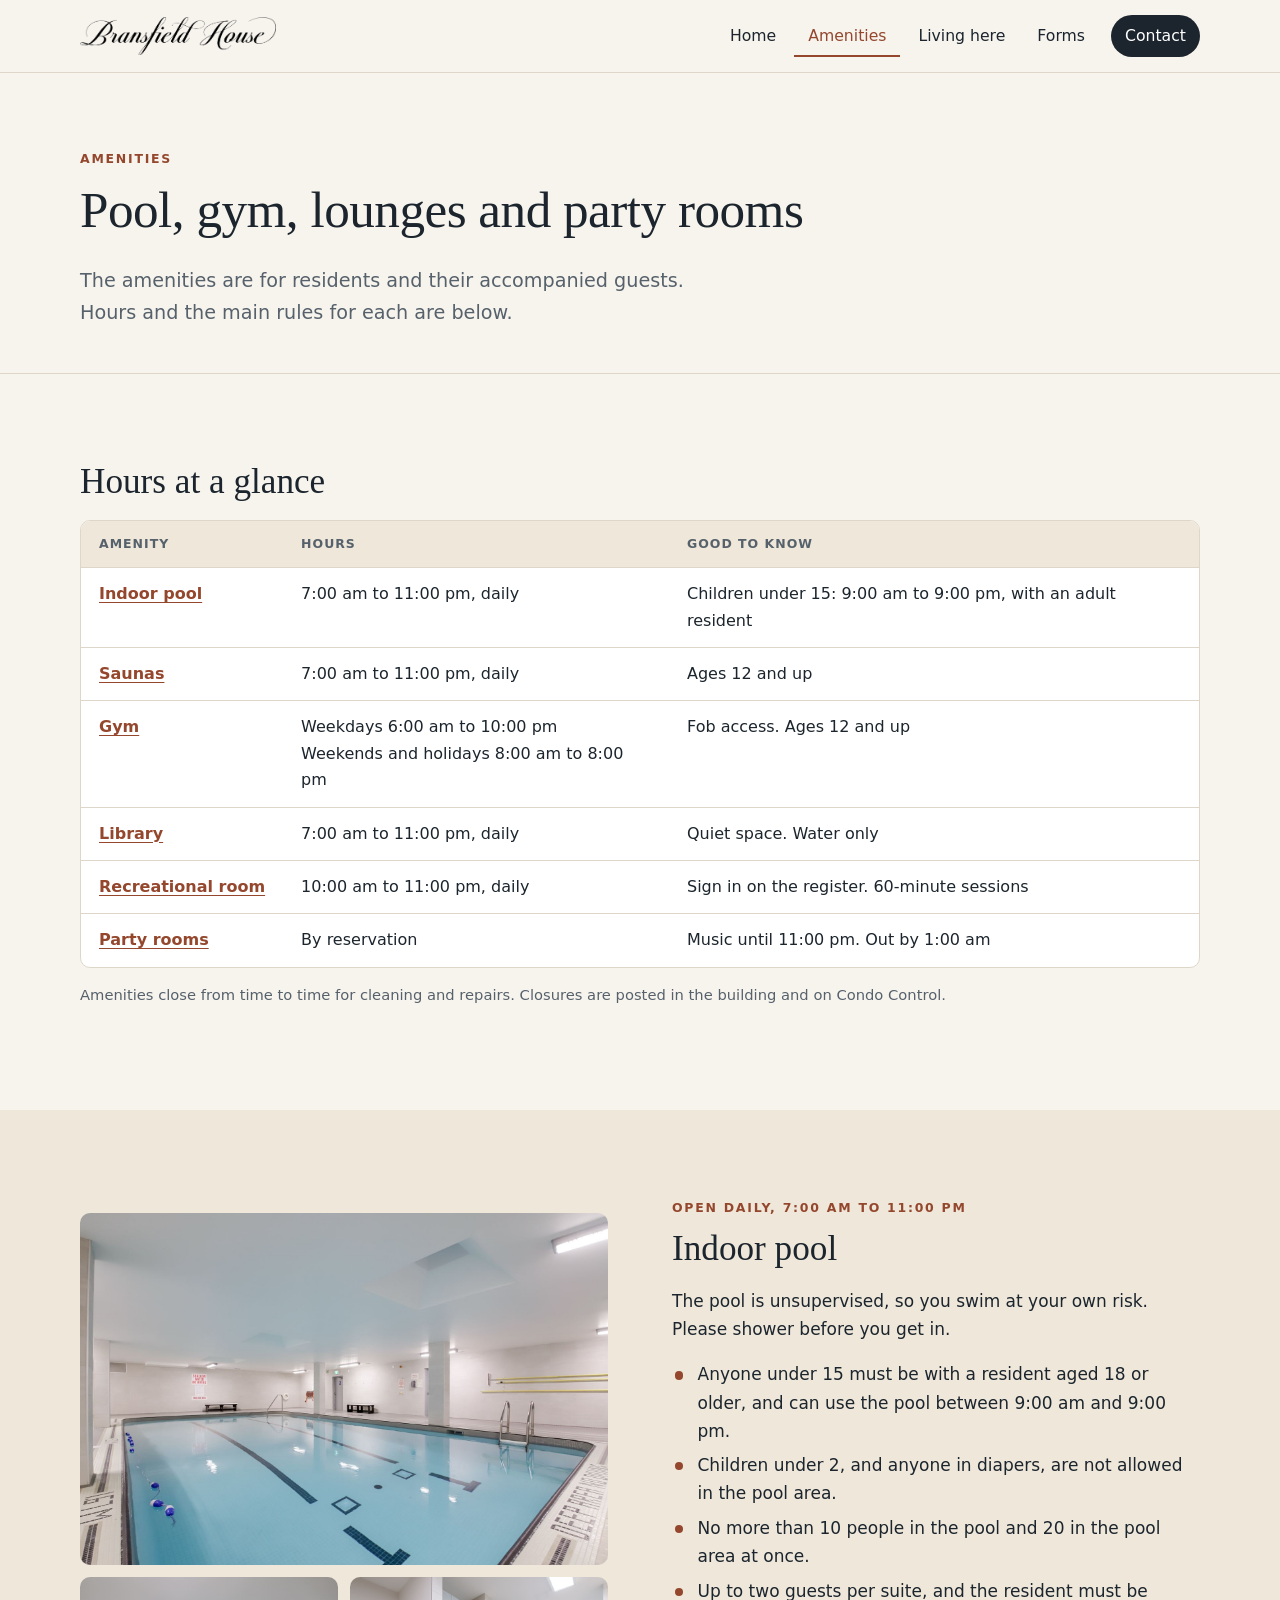
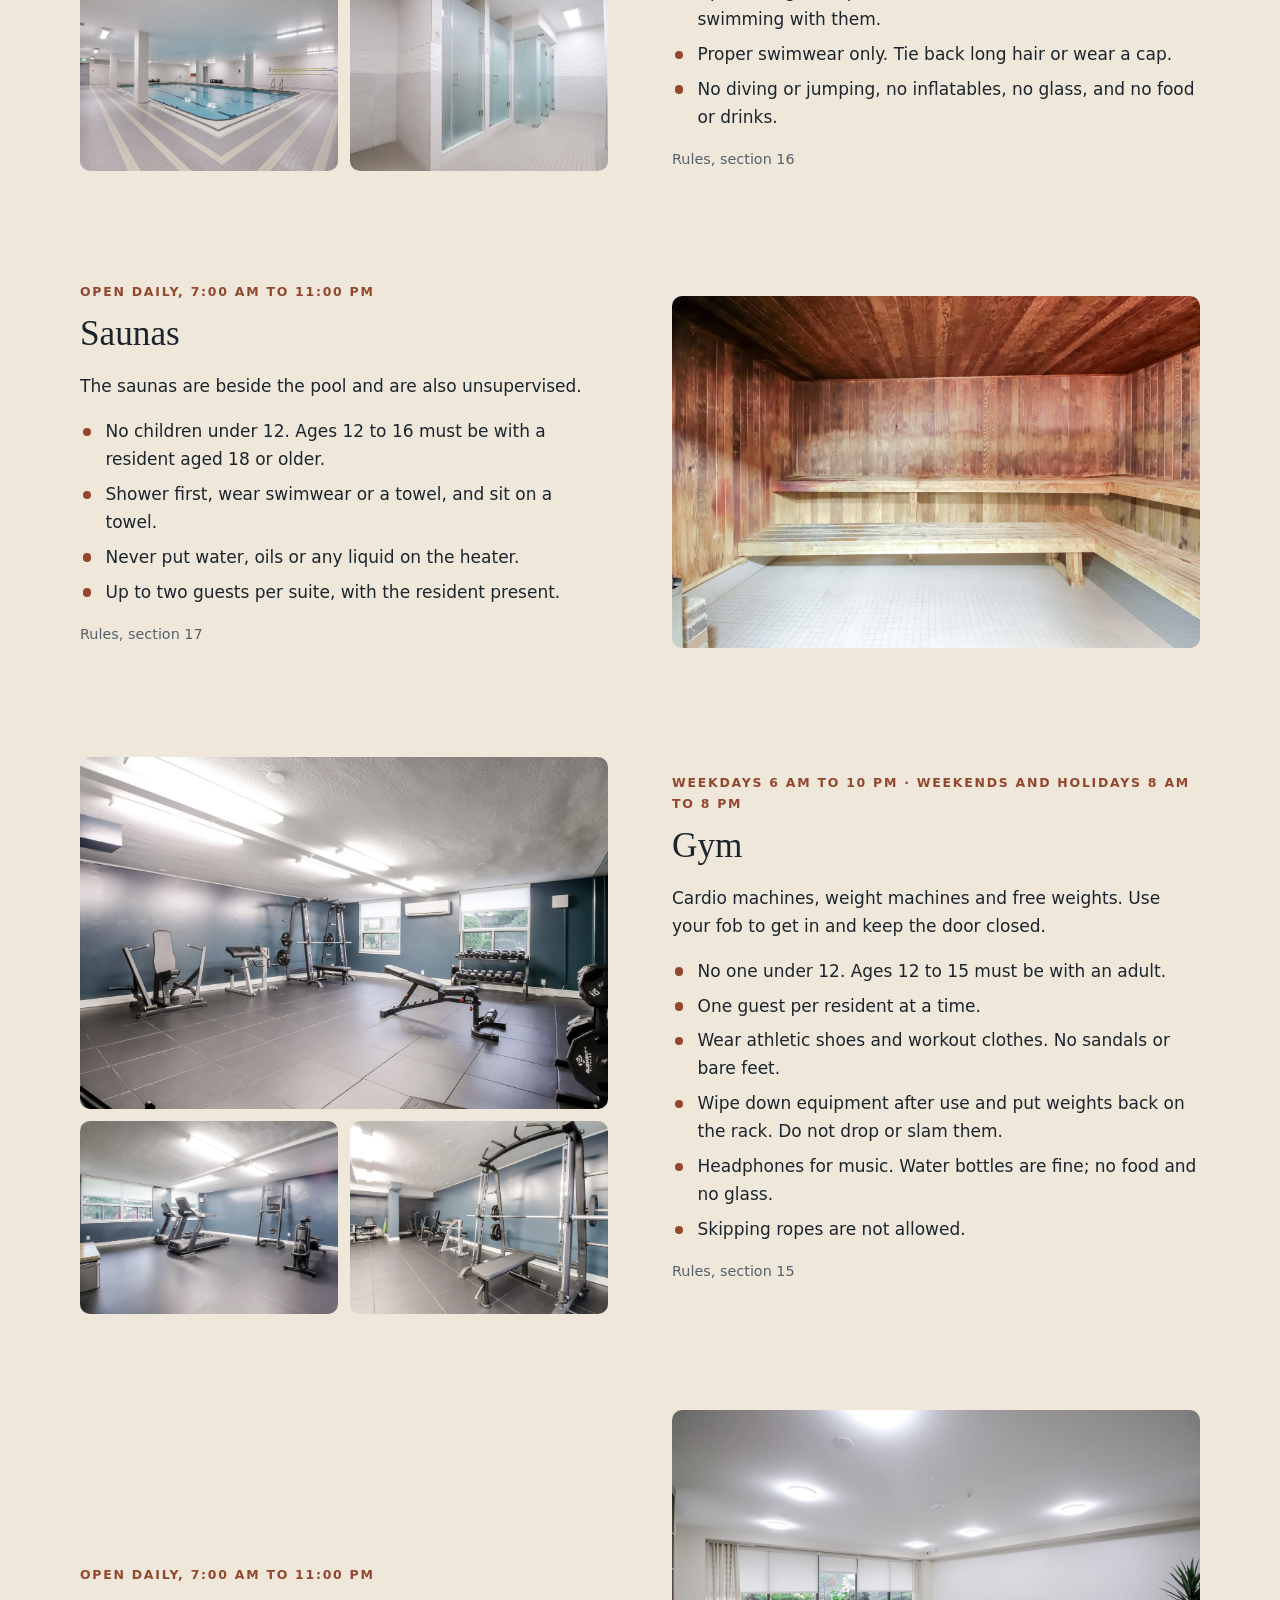
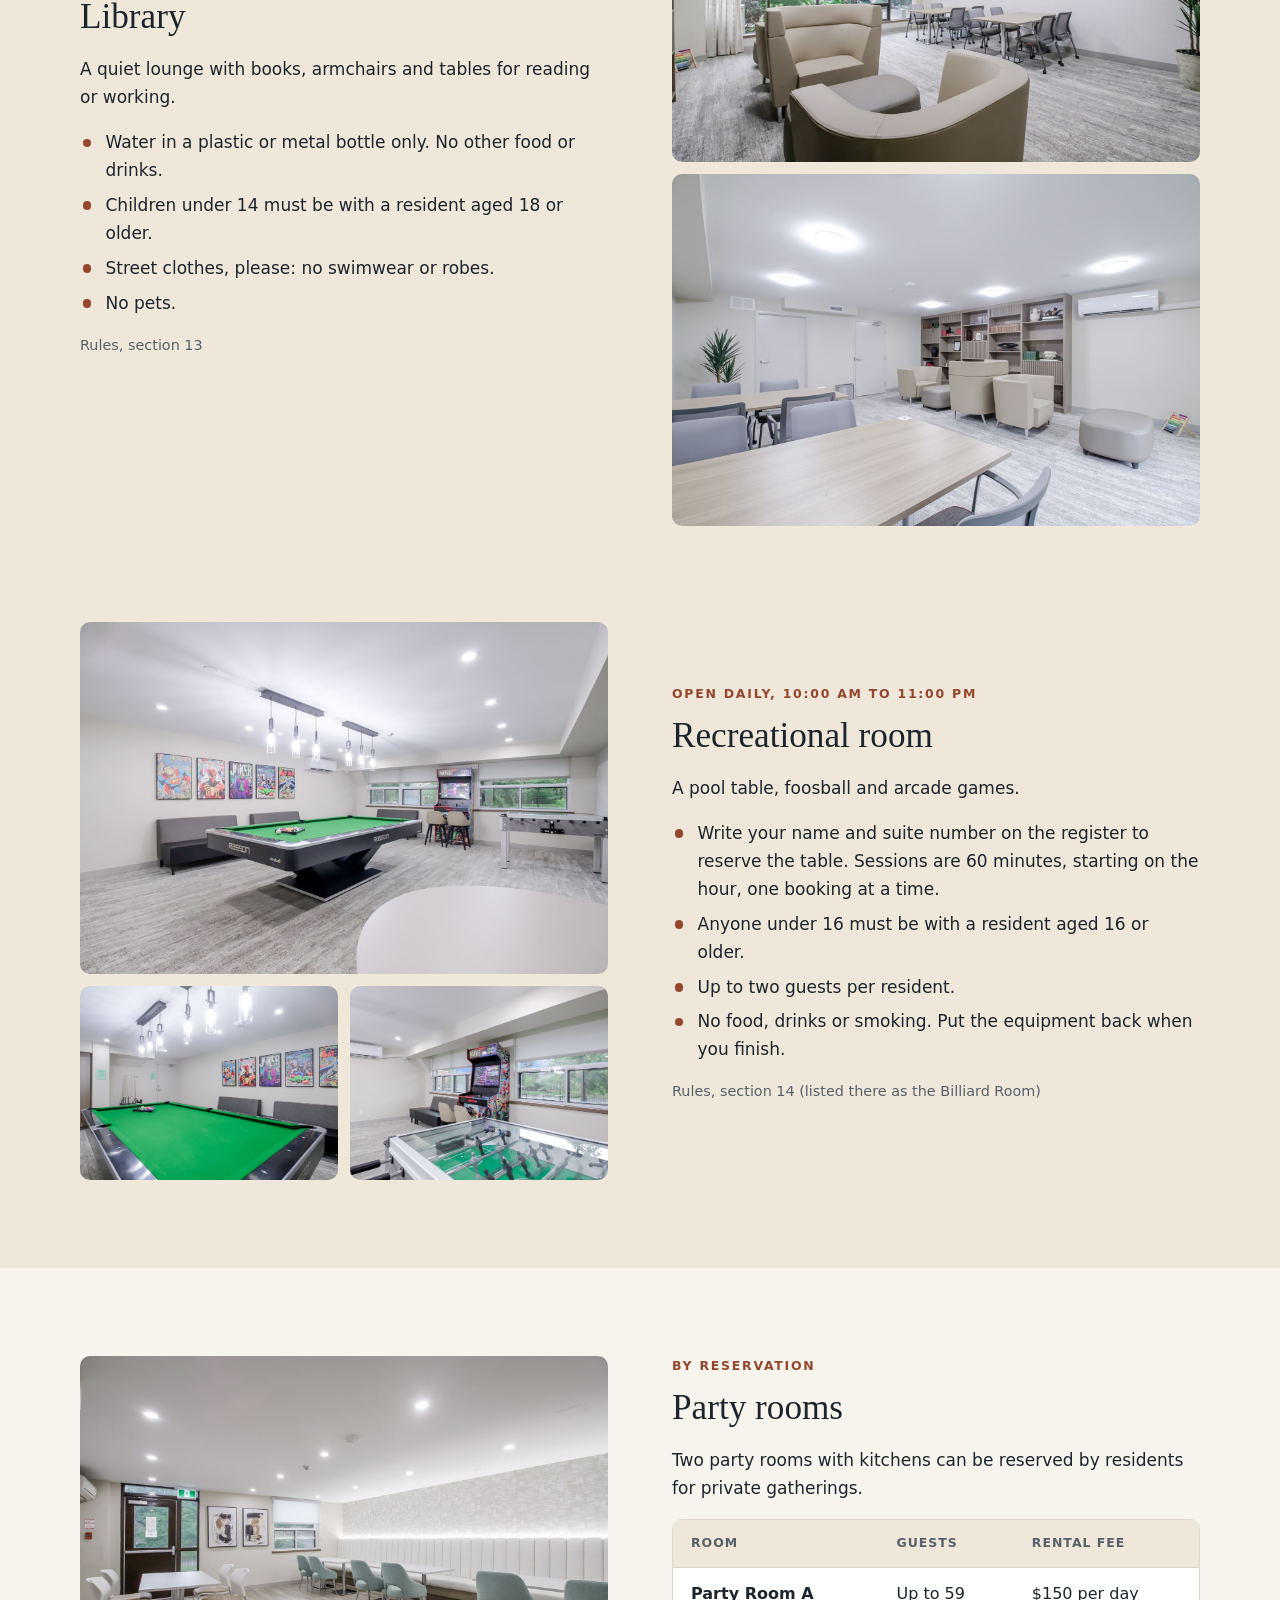
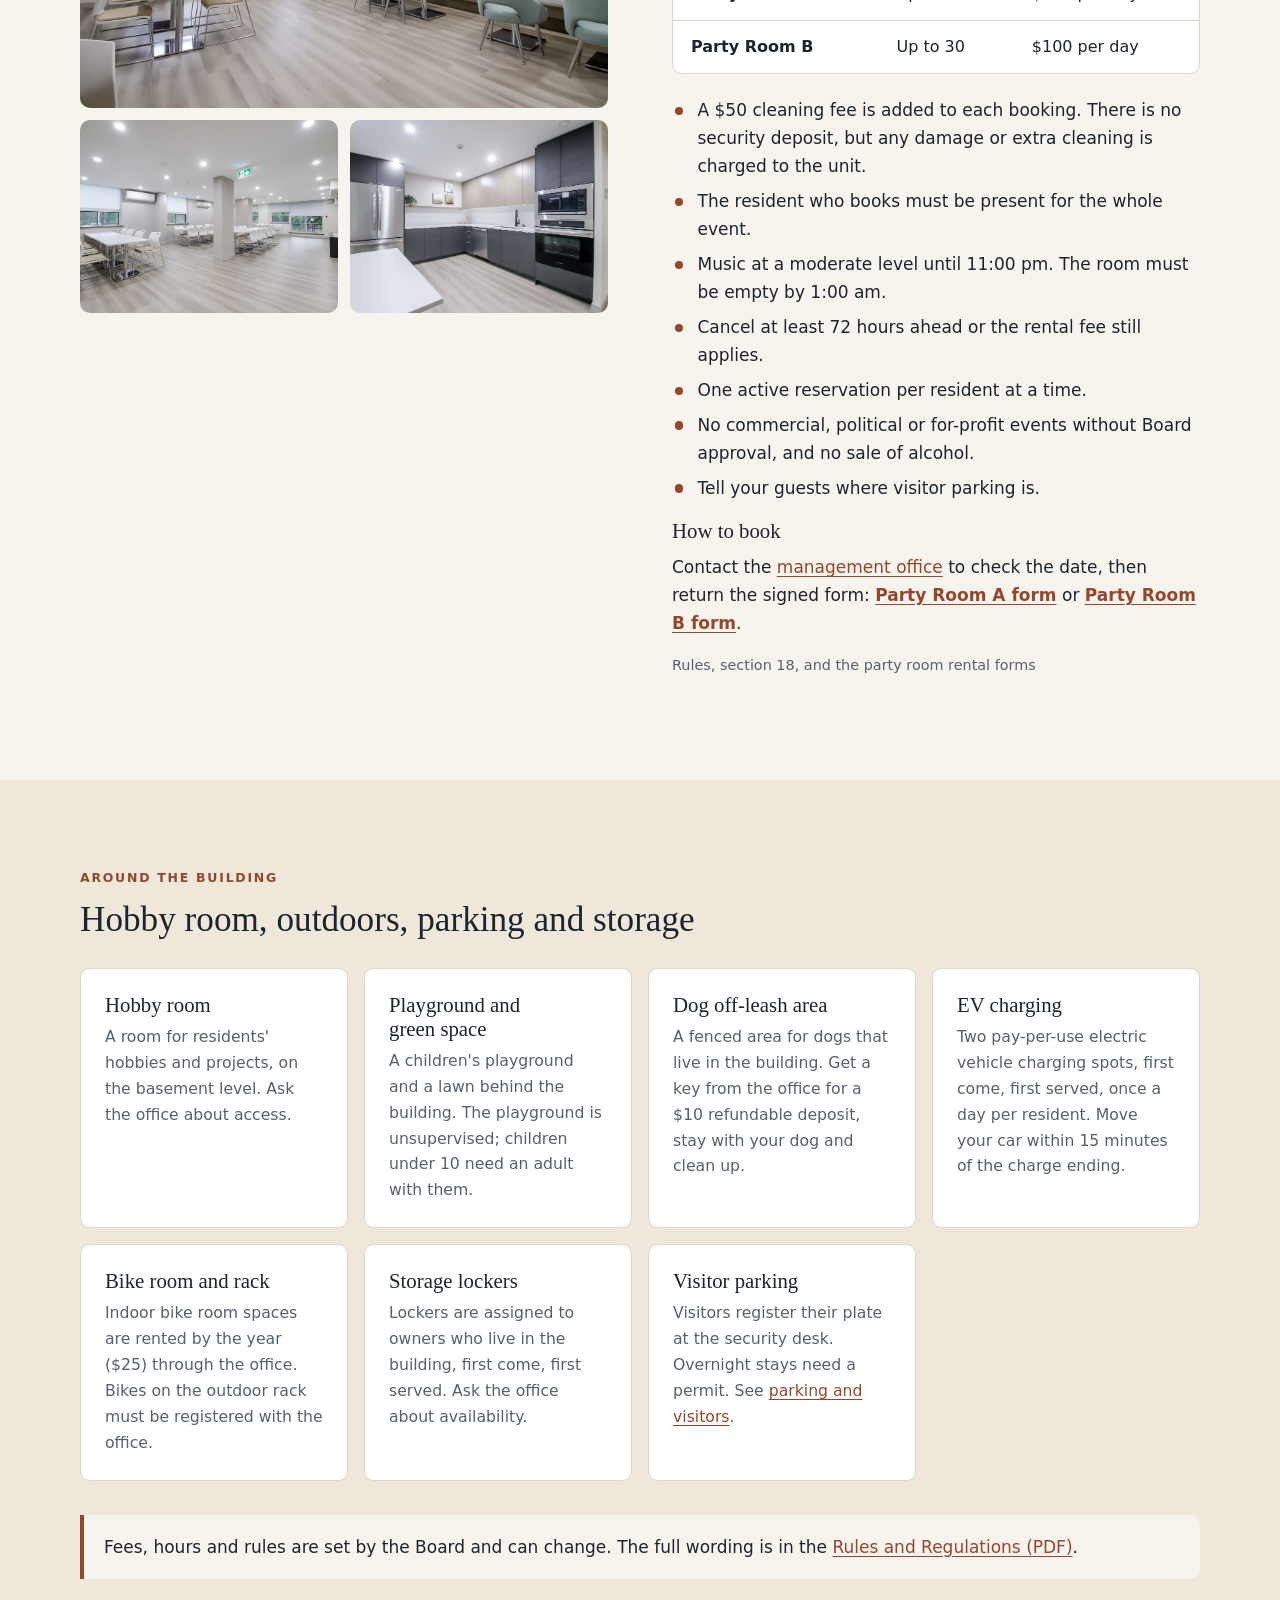
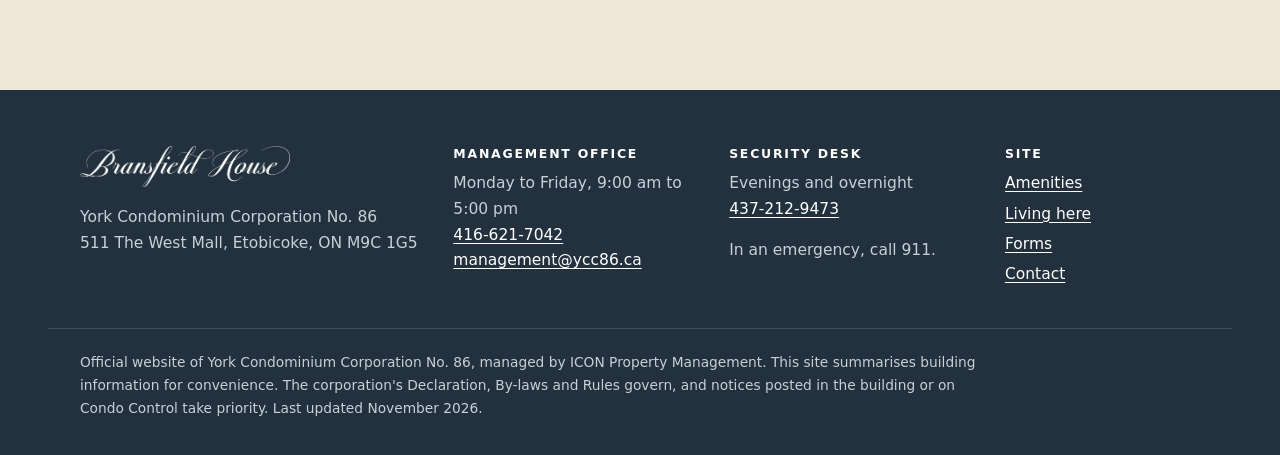
==== amenities.html @ efb57cd2 "Bransfield House website preview Static site for York Condominium Corporation No. 86: home, amenitie" ====
<!doctype html>
<html lang="en-CA">
<head>
  <meta charset="utf-8">
  <meta name="viewport" content="width=device-width, initial-scale=1">
  <meta name="robots" content="noindex, nofollow">
  <title>Amenities | Bransfield House</title>
  <meta name="description" content="Amenities at Bransfield House, 511 The West Mall: indoor pool, saunas, gym, library, recreational room, hobby room and party rooms, with hours, rules and how to book.">
  <link rel="icon" href="img/favicon.svg" type="image/svg+xml">
  <link rel="stylesheet" href="css/site.css">
</head>
<body>
<a class="skip" href="#main">Skip to content</a>

<header class="site-header">
  <div class="wrap bar">
    <a class="brand" href="index.html" aria-label="Bransfield House home"><img src="img/bransfield-house-logo.png" alt="Bransfield House" width="955" height="185"></a>
    <button class="nav-toggle" type="button" aria-expanded="false" aria-controls="nav">Menu</button>
    <nav id="nav" class="nav" aria-label="Main">
      <a href="index.html">Home</a>
      <a href="amenities.html" aria-current="page">Amenities</a>
      <a href="living-here.html">Living here</a>
      <a href="forms.html">Forms</a>
      <a href="contact.html" class="nav-cta">Contact</a>
    </nav>
  </div>
</header>

<main id="main">

  <div class="page-head">
    <div class="wrap">
      <span class="eyebrow">Amenities</span>
      <h1>Pool, gym, lounges and party rooms</h1>
      <p class="lede">The amenities are for residents and their accompanied guests. Hours and the main rules for each are below.</p>
    </div>
  </div>

  <section class="section">
    <div class="wrap">
      <h2>Hours at a glance</h2>
      <div class="table-scroll">
        <table>
          <thead>
            <tr><th scope="col">Amenity</th><th scope="col">Hours</th><th scope="col">Good to know</th></tr>
          </thead>
          <tbody>
            <tr><th scope="row"><a href="#pool">Indoor pool</a></th><td>7:00 am to 11:00 pm, daily</td><td>Children under 15: 9:00 am to 9:00 pm, with an adult resident</td></tr>
            <tr><th scope="row"><a href="#saunas">Saunas</a></th><td>7:00 am to 11:00 pm, daily</td><td>Ages 12 and up</td></tr>
            <tr><th scope="row"><a href="#gym">Gym</a></th><td>Weekdays 6:00 am to 10:00 pm<br>Weekends and holidays 8:00 am to 8:00 pm</td><td>Fob access. Ages 12 and up</td></tr>
            <tr><th scope="row"><a href="#library">Library</a></th><td>7:00 am to 11:00 pm, daily</td><td>Quiet space. Water only</td></tr>
            <tr><th scope="row"><a href="#recreational-room">Recreational room</a></th><td>10:00 am to 11:00 pm, daily</td><td>Sign in on the register. 60-minute sessions</td></tr>
            <tr><th scope="row"><a href="#party-rooms">Party rooms</a></th><td>By reservation</td><td>Music until 11:00 pm. Out by 1:00 am</td></tr>
          </tbody>
        </table>
      </div>
      <p class="small muted" style="margin-top:1em">Amenities close from time to time for cleaning and repairs. Closures are posted in the building and on Condo Control.</p>
    </div>
  </section>

  <section class="section tint">
    <div class="wrap">

      <div class="split" id="pool">
        <div class="media pair">
          <img src="img/pool.jpg" alt="Indoor swimming pool with lane markings" width="1600" height="1066" loading="lazy">
          <img src="img/pool-2.jpg" alt="Pool deck and steps into the pool" width="1600" height="1066" loading="lazy">
          <img src="img/change-room.jpg" alt="Change room with showers" width="1600" height="1066" loading="lazy">
        </div>
        <div>
          <span class="eyebrow">Open daily, 7:00 am to 11:00 pm</span>
          <h2>Indoor pool</h2>
          <p>The pool is unsupervised, so you swim at your own risk. Please shower before you get in.</p>
          <ul class="ticks">
            <li>Anyone under 15 must be with a resident aged 18 or older, and can use the pool between 9:00 am and 9:00 pm.</li>
            <li>Children under 2, and anyone in diapers, are not allowed in the pool area.</li>
            <li>No more than 10 people in the pool and 20 in the pool area at once.</li>
            <li>Up to two guests per suite, and the resident must be swimming with them.</li>
            <li>Proper swimwear only. Tie back long hair or wear a cap.</li>
            <li>No diving or jumping, no inflatables, no glass, and no food or drinks.</li>
          </ul>
          <p class="rule-ref">Rules, section 16</p>
        </div>
      </div>

      <div class="split flip" id="saunas">
        <div class="media">
          <img src="img/sauna.jpg" alt="Cedar-lined sauna with benches" width="1600" height="1066" loading="lazy">
        </div>
        <div>
          <span class="eyebrow">Open daily, 7:00 am to 11:00 pm</span>
          <h2>Saunas</h2>
          <p>The saunas are beside the pool and are also unsupervised.</p>
          <ul class="ticks">
            <li>No children under 12. Ages 12 to 16 must be with a resident aged 18 or older.</li>
            <li>Shower first, wear swimwear or a towel, and sit on a towel.</li>
            <li>Never put water, oils or any liquid on the heater.</li>
            <li>Up to two guests per suite, with the resident present.</li>
          </ul>
          <p class="rule-ref">Rules, section 17</p>
        </div>
      </div>

      <div class="split" id="gym">
        <div class="media pair">
          <img src="img/gym.jpg" alt="Gym with weight machines, benches and free weights" width="1600" height="1066" loading="lazy">
          <img src="img/gym-2.jpg" alt="Treadmills and cardio machines in the gym" width="1600" height="1067" loading="lazy">
          <img src="img/gym-3.jpg" alt="Squat rack, bench and dumbbells in the gym" width="1600" height="1066" loading="lazy">
        </div>
        <div>
          <span class="eyebrow">Weekdays 6 am to 10 pm · Weekends and holidays 8 am to 8 pm</span>
          <h2>Gym</h2>
          <p>Cardio machines, weight machines and free weights. Use your fob to get in and keep the door closed.</p>
          <ul class="ticks">
            <li>No one under 12. Ages 12 to 15 must be with an adult.</li>
            <li>One guest per resident at a time.</li>
            <li>Wear athletic shoes and workout clothes. No sandals or bare feet.</li>
            <li>Wipe down equipment after use and put weights back on the rack. Do not drop or slam them.</li>
            <li>Headphones for music. Water bottles are fine; no food and no glass.</li>
            <li>Skipping ropes are not allowed.</li>
          </ul>
          <p class="rule-ref">Rules, section 15</p>
        </div>
      </div>

      <div class="split flip" id="library">
        <div class="media pair">
          <img src="img/library.jpg" alt="Library lounge with armchairs and work tables" width="1600" height="1066" loading="lazy">
          <img src="img/library-2.jpg" alt="Library bookshelves and seating" width="1600" height="1066" loading="lazy">
        </div>
        <div>
          <span class="eyebrow">Open daily, 7:00 am to 11:00 pm</span>
          <h2>Library</h2>
          <p>A quiet lounge with books, armchairs and tables for reading or working.</p>
          <ul class="ticks">
            <li>Water in a plastic or metal bottle only. No other food or drinks.</li>
            <li>Children under 14 must be with a resident aged 18 or older.</li>
            <li>Street clothes, please: no swimwear or robes.</li>
            <li>No pets.</li>
          </ul>
          <p class="rule-ref">Rules, section 13</p>
        </div>
      </div>

      <div class="split" id="recreational-room">
        <div class="media pair">
          <img src="img/billiards.jpg" alt="Recreational room with a pool table" width="1600" height="1066" loading="lazy">
          <img src="img/billiards-2.jpg" alt="Pool table with cues and seating" width="1600" height="1066" loading="lazy">
          <img src="img/billiards-3.jpg" alt="Foosball table and arcade machine in the recreational room" width="1600" height="1066" loading="lazy">
        </div>
        <div>
          <span class="eyebrow">Open daily, 10:00 am to 11:00 pm</span>
          <h2>Recreational room</h2>
          <p>A pool table, foosball and arcade games.</p>
          <ul class="ticks">
            <li>Write your name and suite number on the register to reserve the table. Sessions are 60 minutes, starting on the hour, one booking at a time.</li>
            <li>Anyone under 16 must be with a resident aged 16 or older.</li>
            <li>Up to two guests per resident.</li>
            <li>No food, drinks or smoking. Put the equipment back when you finish.</li>
          </ul>
          <p class="rule-ref">Rules, section 14 (listed there as the Billiard Room)</p>
        </div>
      </div>

    </div>
  </section>

  <section class="section" id="party-rooms">
    <div class="wrap">
      <div class="split top">
        <div class="media pair">
          <img src="img/party-room.jpg" alt="Party room with banquette seating, tables and chairs" width="1600" height="1066" loading="lazy">
          <img src="img/party-room-2.jpg" alt="Party room set with tables and chairs" width="1600" height="1066" loading="lazy">
          <img src="img/party-kitchen.jpg" alt="Party room kitchen with fridge, ovens and counter" width="1600" height="1066" loading="lazy">
        </div>
        <div>
          <span class="eyebrow">By reservation</span>
          <h2>Party rooms</h2>
          <p>Two party rooms with kitchens can be reserved by residents for private gatherings.</p>
          <div class="table-scroll" style="margin-bottom:1.3em">
            <table>
              <thead><tr><th scope="col">Room</th><th scope="col">Guests</th><th scope="col">Rental fee</th></tr></thead>
              <tbody>
                <tr><th scope="row">Party Room A</th><td>Up to 59</td><td>$150 per day</td></tr>
                <tr><th scope="row">Party Room B</th><td>Up to 30</td><td>$100 per day</td></tr>
              </tbody>
            </table>
          </div>
          <ul class="ticks">
            <li>A $50 cleaning fee is added to each booking. There is no security deposit, but any damage or extra cleaning is charged to the unit.</li>
            <li>The resident who books must be present for the whole event.</li>
            <li>Music at a moderate level until 11:00 pm. The room must be empty by 1:00 am.</li>
            <li>Cancel at least 72 hours ahead or the rental fee still applies.</li>
            <li>One active reservation per resident at a time.</li>
            <li>No commercial, political or for-profit events without Board approval, and no sale of alcohol.</li>
            <li>Tell your guests where visitor parking is.</li>
          </ul>
          <h3>How to book</h3>
          <p>Contact the <a href="contact.html">management office</a> to check the date, then return the signed form: <a class="doc-link" href="docs/party-room-a-reservation-form.pdf">Party Room A form</a> or <a class="doc-link" href="docs/party-room-b-reservation-form.pdf">Party Room B form</a>.</p>
          <p class="rule-ref">Rules, section 18, and the party room rental forms</p>
        </div>
      </div>
    </div>
  </section>

  <section class="section tint">
    <div class="wrap">
      <span class="eyebrow">Around the building</span>
      <h2>Hobby room, outdoors, parking and storage</h2>
      <ul class="cards" style="margin-top:1.6em">
        <li><div class="card">
          <h3>Hobby room</h3>
          <p>A room for residents' hobbies and projects, on the basement level. Ask the office about access.</p>
        </div></li>
        <li><div class="card">
          <h3>Playground and green space</h3>
          <p>A children's playground and a lawn behind the building. The playground is unsupervised; children under 10 need an adult with them.</p>
        </div></li>
        <li><div class="card">
          <h3>Dog off-leash area</h3>
          <p>A fenced area for dogs that live in the building. Get a key from the office for a $10 refundable deposit, stay with your dog and clean up.</p>
        </div></li>
        <li><div class="card">
          <h3>EV charging</h3>
          <p>Two pay-per-use electric vehicle charging spots, first come, first served, once a day per resident. Move your car within 15 minutes of the charge ending.</p>
        </div></li>
        <li><div class="card">
          <h3>Bike room and rack</h3>
          <p>Indoor bike room spaces are rented by the year ($25) through the office. Bikes on the outdoor rack must be registered with the office.</p>
        </div></li>
        <li><div class="card">
          <h3>Storage lockers</h3>
          <p>Lockers are assigned to owners who live in the building, first come, first served. Ask the office about availability.</p>
        </div></li>
        <li><div class="card">
          <h3>Visitor parking</h3>
          <p>Visitors register their plate at the security desk. Overnight stays need a permit. See <a href="living-here.html#parking">parking and visitors</a>.</p>
        </div></li>
      </ul>
      <div class="callout" style="margin-top:2em">
        <p>Fees, hours and rules are set by the Board and can change. The full wording is in the <a href="docs/ycc86-rules-and-regulations.pdf">Rules and Regulations (PDF)</a>.</p>
      </div>
    </div>
  </section>

</main>

<footer class="site-footer">
  <div class="wrap foot">
    <div>
      <img class="foot-logo" src="img/bransfield-house-logo.png" alt="Bransfield House" width="955" height="185" loading="lazy">
      <p>York Condominium Corporation No. 86<br>511 The West Mall, Etobicoke, ON M9C 1G5</p>
    </div>
    <div>
      <h2>Management office</h2>
      <p>Monday to Friday, 9:00 am to 5:00 pm<br><a href="tel:+14166217042">416-621-7042</a><br><a href="mailto:management@ycc86.ca">management@ycc86.ca</a></p>
    </div>
    <div>
      <h2>Security desk</h2>
      <p>Evenings and overnight<br><a href="tel:+14372129473">437-212-9473</a></p>
      <p>In an emergency, call 911.</p>
    </div>
    <div>
      <h2>Site</h2>
      <ul>
        <li><a href="amenities.html">Amenities</a></li>
        <li><a href="living-here.html">Living here</a></li>
        <li><a href="forms.html">Forms</a></li>
        <li><a href="contact.html">Contact</a></li>
      </ul>
    </div>
  </div>
  <div class="wrap fine">
    <p>Official website of York Condominium Corporation No. 86, managed by ICON Property Management. This site summarises building information for convenience. The corporation's Declaration, By-laws and Rules govern, and notices posted in the building or on Condo Control take priority. Last updated November 2026.</p>
  </div>
</footer>

<script src="js/site.js"></script>
</body>
</html>
---- css/site.css ----
/* Bransfield House (YCC 86) site styles. Plain CSS, no build step. */

:root {
  --paper: #f7f4ee;
  --surface: #ffffff;
  --sand: #eee7da;
  --line: #ded7c9;
  --ink: #1c252d;
  --muted: #56616b;
  --brick: #94472d;
  --brick-dark: #763622;
  --slate: #22313d;
  --slate-soft: #c7d0d7;

  --serif: "Iowan Old Style", "Palatino Linotype", "Book Antiqua", Palatino, Georgia, serif;
  --sans: system-ui, -apple-system, "Segoe UI", Roboto, "Helvetica Neue", Arial, sans-serif;

  --wrap: 1120px;
  --gutter: clamp(16px, 4vw, 32px);
  --radius: 10px;
  color-scheme: light;
}

*, *::before, *::after { box-sizing: border-box; }

html { scroll-behavior: smooth; scroll-padding-top: 88px; -webkit-text-size-adjust: 100%; }

body {
  margin: 0;
  background: var(--paper);
  color: var(--ink);
  font-family: var(--sans);
  font-size: 1.0625rem;
  line-height: 1.65;
}

img { display: block; max-width: 100%; height: auto; }

a { color: var(--brick); text-underline-offset: 0.18em; }
a:hover { color: var(--brick-dark); }
:focus-visible { outline: 3px solid var(--brick); outline-offset: 3px; border-radius: 4px; }

h1, h2, h3 { font-family: var(--serif); font-weight: 500; line-height: 1.15; margin: 0 0 0.5em; text-wrap: balance; }
h1 { font-size: clamp(2.3rem, 5vw, 3.7rem); letter-spacing: -0.01em; }
h2 { font-size: clamp(1.6rem, 3vw, 2.2rem); }
h3 { font-size: 1.3rem; }
p { margin: 0 0 1em; }
ul, ol { margin: 0 0 1em; padding-left: 1.2em; }
li { margin-bottom: 0.4em; }

.wrap { width: 100%; max-width: calc(var(--wrap) + 2 * var(--gutter)); margin-inline: auto; padding-inline: var(--gutter); }
.narrow { max-width: 46rem; }
.section { padding-block: clamp(48px, 8vw, 88px); }
.section.tint { background: var(--sand); }
.section.dark { background: var(--slate); color: #fff; }
.section.dark a { color: #fff; }

.eyebrow {
  display: block;
  margin-bottom: 0.9em;
  color: var(--brick);
  font-family: var(--sans);
  font-size: 0.78rem;
  font-weight: 600;
  letter-spacing: 0.14em;
  text-transform: uppercase;
}
.section.dark .eyebrow { color: #e7b9a6; }
.lede { font-size: 1.2rem; color: var(--muted); max-width: 40rem; }
.section.dark .lede { color: var(--slate-soft); }
.muted { color: var(--muted); }
.small { font-size: 0.92rem; }

.skip { position: absolute; left: -9999px; top: 0; background: var(--ink); color: #fff; padding: 10px 16px; z-index: 100; }
.skip:focus { left: 8px; top: 8px; }

/* Header */
.site-header { position: sticky; top: 0; z-index: 50; background: rgba(247, 244, 238, 0.94); backdrop-filter: blur(8px); border-bottom: 1px solid var(--line); }
.bar { display: flex; align-items: center; justify-content: space-between; gap: 24px; min-height: 72px; }
.brand { display: block; flex: none; }
.brand img { width: 196px; }
.nav { display: flex; align-items: center; gap: 4px; }
.nav a { padding: 8px 14px; border-radius: 999px; color: var(--ink); font-size: 0.98rem; font-weight: 500; text-decoration: none; }
.nav a:hover { background: var(--sand); color: var(--ink); }
.nav a[aria-current="page"] { color: var(--brick); box-shadow: inset 0 -2px 0 var(--brick); border-radius: 0; }
.nav a.nav-cta { margin-left: 8px; background: var(--ink); color: #fff; }
.nav a.nav-cta:hover { background: var(--brick-dark); }
.nav a.nav-cta[aria-current="page"] { background: var(--brick); color: #fff; box-shadow: none; border-radius: 999px; }
.nav-toggle { display: none; padding: 8px 14px; border: 1px solid var(--ink); border-radius: 999px; background: transparent; color: var(--ink); font: 600 0.95rem var(--sans); cursor: pointer; }

@media (max-width: 760px) {
  .bar { flex-wrap: wrap; min-height: 64px; row-gap: 0; }
  .brand img { width: 164px; }
  .nav-toggle { display: block; }
  .nav { display: none; flex-basis: 100%; flex-direction: column; align-items: stretch; gap: 0; padding: 4px 0 14px; }
  .nav.open { display: flex; }
  .nav a, .nav a.nav-cta { margin: 0; padding: 13px 4px; border-radius: 0; border-top: 1px solid var(--line); background: none; color: var(--ink); box-shadow: none; }
  .nav a[aria-current="page"], .nav a.nav-cta[aria-current="page"] { background: none; color: var(--brick); border-radius: 0; }
}

/* Buttons */
.btn { display: inline-block; padding: 13px 22px; border: 1px solid var(--ink); border-radius: 999px; background: var(--ink); color: #fff; font-weight: 600; font-size: 1rem; text-decoration: none; }
.btn:hover { background: var(--brick-dark); border-color: var(--brick-dark); color: #fff; }
.btn.ghost { background: transparent; color: var(--ink); }
.btn.ghost:hover { background: var(--ink); border-color: var(--ink); color: #fff; }
.btn-row { display: flex; flex-wrap: wrap; gap: 12px; margin-top: 1.6em; }

/* Home hero */
.hero { display: grid; grid-template-columns: minmax(0, 5fr) minmax(0, 6fr); align-items: stretch; border-bottom: 1px solid var(--line); }
.hero-text { display: flex; flex-direction: column; justify-content: center; padding: clamp(40px, 7vw, 96px) var(--gutter); padding-left: max(var(--gutter), calc((100vw - var(--wrap)) / 2)); }
.hero-text p { font-size: 1.2rem; color: var(--muted); max-width: 30rem; }
.hero-photo { min-height: 440px; max-height: 660px; }
.hero-photo img { width: 100%; height: 100%; object-fit: cover; object-position: 40% 50%; }
@media (max-width: 860px) {
  .hero { grid-template-columns: 1fr; }
  .hero-photo { order: -1; min-height: 0; height: 56vw; max-height: 380px; }
  .hero-text { padding: 36px var(--gutter) 44px; }
}

/* Page header (inner pages) */
.page-head { padding-block: clamp(40px, 7vw, 76px) clamp(28px, 4vw, 44px); border-bottom: 1px solid var(--line); }
.page-head h1 { font-size: clamp(2.1rem, 4.4vw, 3.2rem); }
.page-head .lede { margin-bottom: 0; }

/* Facts strip */
.facts { display: grid; grid-template-columns: repeat(4, minmax(0, 1fr)); gap: 0; margin: 0; padding: 0; list-style: none; border-top: 1px solid var(--line); border-bottom: 1px solid var(--line); background: var(--surface); }
.facts li { margin: 0; padding: 26px var(--gutter); border-left: 1px solid var(--line); }
.facts li:first-child { border-left: 0; }
.facts b { display: block; font-family: var(--serif); font-size: clamp(1.7rem, 3vw, 2.3rem); font-weight: 500; line-height: 1.1; font-variant-numeric: lining-nums; }
.facts span { color: var(--muted); font-size: 0.95rem; }
@media (max-width: 760px) {
  .facts { grid-template-columns: repeat(2, minmax(0, 1fr)); }
  .facts li:nth-child(odd) { border-left: 0; }
  .facts li:nth-child(n+3) { border-top: 1px solid var(--line); }
}

/* Link cards */
.cards { display: grid; grid-template-columns: repeat(auto-fit, minmax(230px, 1fr)); gap: 16px; margin: 0; padding: 0; list-style: none; }
.cards li { margin: 0; }
.card { display: flex; flex-direction: column; height: 100%; padding: 24px; border: 1px solid var(--line); border-radius: var(--radius); background: var(--surface); color: var(--ink); text-decoration: none; transition: border-color 0.15s, transform 0.15s; }
.card h3 { margin-bottom: 0.35em; }
.card p { margin: 0; color: var(--muted); font-size: 0.98rem; }
.card .go { margin-top: auto; padding-top: 18px; color: var(--brick); font-weight: 600; font-size: 0.95rem; }
a.card:hover { border-color: var(--brick); color: var(--ink); transform: translateY(-2px); }

/* Image + text rows */
.split { display: grid; grid-template-columns: minmax(0, 1fr) minmax(0, 1fr); gap: clamp(24px, 5vw, 64px); align-items: center; }
.split + .split { margin-top: clamp(48px, 8vw, 96px); }
.split.flip > .media { order: 2; }
.split.top { align-items: start; }
.media img { width: 100%; aspect-ratio: 3 / 2; object-fit: cover; border-radius: var(--radius); }
.media.pair { display: grid; grid-template-columns: 1fr 1fr; gap: 12px; }
.media.pair img:first-child { grid-column: 1 / -1; }
.media.pair img:not(:first-child) { aspect-ratio: 4 / 3; }
.media.pair img:nth-child(2):last-child { grid-column: 1 / -1; aspect-ratio: 3 / 2; }
@media (max-width: 820px) {
  .split { grid-template-columns: 1fr; }
  .split.flip > .media { order: 0; }
}

/* Photo grid (home) */
.gallery { display: grid; grid-template-columns: repeat(3, minmax(0, 1fr)); gap: 12px; margin: 0; padding: 0; list-style: none; }
.gallery li { position: relative; margin: 0; }
.gallery img { width: 100%; aspect-ratio: 4 / 3; object-fit: cover; border-radius: var(--radius); }
.gallery span { position: absolute; left: 10px; bottom: 10px; padding: 4px 11px; border-radius: 999px; background: rgba(28, 37, 45, 0.82); color: #fff; font-size: 0.85rem; font-weight: 500; }
@media (max-width: 640px) { .gallery { grid-template-columns: repeat(2, minmax(0, 1fr)); } }

/* Lists */
.ticks { padding: 0; list-style: none; }
.ticks li { position: relative; padding-left: 1.5em; }
.ticks li::before { content: ""; position: absolute; left: 0.15em; top: 0.62em; width: 0.5em; height: 0.5em; border-radius: 50%; background: var(--brick); }
.section.dark .ticks li::before { background: #e7b9a6; }

/* Hours pills + key facts */
.keyfacts { display: grid; grid-template-columns: repeat(auto-fit, minmax(150px, 1fr)); gap: 1px; margin: 0 0 1.3em; border: 1px solid var(--line); border-radius: var(--radius); background: var(--line); overflow: hidden; }
.keyfacts div { padding: 14px 16px; background: var(--surface); }
.keyfacts dt { color: var(--muted); font-size: 0.78rem; font-weight: 600; letter-spacing: 0.08em; text-transform: uppercase; }
.keyfacts dd { margin: 2px 0 0; font-weight: 600; line-height: 1.35; }

/* Tables */
.table-scroll { overflow-x: auto; border: 1px solid var(--line); border-radius: var(--radius); background: var(--surface); }
table { width: 100%; border-collapse: collapse; font-size: 1rem; }
th, td { padding: 13px 18px; text-align: left; vertical-align: top; border-top: 1px solid var(--line); }
thead th { border-top: 0; background: var(--sand); color: var(--muted); font-size: 0.78rem; letter-spacing: 0.08em; text-transform: uppercase; }
tbody th { font-weight: 600; white-space: nowrap; }
@media (max-width: 560px) { tbody th { white-space: normal; } th, td { padding: 11px 13px; } }

/* Callout */
.callout { margin: 1.4em 0; padding: 18px 20px; border-left: 4px solid var(--brick); border-radius: 0 var(--radius) var(--radius) 0; background: var(--surface); }
.callout p:last-child { margin-bottom: 0; }
.section.tint .callout { background: var(--paper); }

/* Contact cards */
.contact-grid { display: grid; grid-template-columns: repeat(auto-fit, minmax(270px, 1fr)); gap: 16px; }
.contact-card { padding: 26px; border: 1px solid var(--line); border-radius: var(--radius); background: var(--surface); }
.contact-card.alert { border-color: var(--brick); }
.contact-card h2 { font-size: 1.5rem; }
.contact-card dl { margin: 0; }
.contact-card dt { margin-top: 14px; color: var(--muted); font-size: 0.78rem; font-weight: 600; letter-spacing: 0.08em; text-transform: uppercase; }
.contact-card dd { margin: 2px 0 0; }
.big-link { font-family: var(--serif); font-size: 1.55rem; font-variant-numeric: lining-nums; text-decoration: none; white-space: nowrap; }
.big-link:hover { text-decoration: underline; }

/* Living here layout */
.guide { display: grid; grid-template-columns: 220px minmax(0, 1fr); gap: clamp(28px, 5vw, 72px); align-items: start; }
.toc { position: sticky; top: 96px; font-size: 0.97rem; }
.toc h2 { margin-bottom: 0.9em; color: var(--muted); font: 600 0.78rem var(--sans); letter-spacing: 0.14em; text-transform: uppercase; }
.toc ol { margin: 0; padding: 0; list-style: none; border-left: 1px solid var(--line); }
.toc li { margin: 0; }
.toc a { display: block; margin-left: -1px; padding: 5px 0 5px 14px; border-left: 1px solid transparent; color: var(--muted); text-decoration: none; }
.toc a:hover { border-left-color: var(--brick); color: var(--brick); }
.topic { max-width: 44rem; padding-bottom: clamp(36px, 6vw, 56px); margin-bottom: clamp(36px, 6vw, 56px); border-bottom: 1px solid var(--line); }
.topic:last-child { margin-bottom: 0; padding-bottom: 0; border-bottom: 0; }
.topic h3 { margin-top: 1.4em; font-size: 1.15rem; font-family: var(--sans); font-weight: 600; }
.rule-ref { color: var(--muted); font-size: 0.9rem; }
@media (max-width: 860px) {
  .guide { grid-template-columns: 1fr; }
  .toc { position: static; padding: 18px 20px; border: 1px solid var(--line); border-radius: var(--radius); background: var(--surface); }
  .toc ol { display: grid; grid-template-columns: 1fr 1fr; column-gap: 16px; border-left: 0; }
  .toc a { margin: 0; padding: 5px 0; border-left: 0; }
}

/* Document downloads */
.docs { margin: 0 0 2.4em; padding: 0; list-style: none; border: 1px solid var(--line); border-radius: var(--radius); background: var(--surface); overflow: hidden; }
.docs li { display: grid; grid-template-columns: minmax(0, 1fr) auto; gap: 6px 20px; align-items: center; margin: 0; padding: 18px 20px; border-top: 1px solid var(--line); }
.docs li:first-child { border-top: 0; }
.docs h3 { margin: 0 0 2px; font: 600 1.05rem var(--sans); }
.docs p { margin: 0; color: var(--muted); font-size: 0.95rem; }
.docs .dl { padding: 9px 16px; border: 1px solid var(--ink); border-radius: 999px; color: var(--ink); font-size: 0.9rem; font-weight: 600; text-decoration: none; white-space: nowrap; }
.docs .dl:hover { background: var(--ink); color: #fff; }
.docs .dl small { font-weight: 400; opacity: 0.75; }
@media (max-width: 560px) { .docs li { grid-template-columns: 1fr; } .docs .dl { justify-self: start; } }

.doc-link { font-weight: 600; }

/* Included-services block (home, fees section) */
.incl { display: grid; grid-template-columns: 1.25fr 1fr 1fr; gap: 28px clamp(24px, 4vw, 56px); margin-top: clamp(36px, 5vw, 56px); padding-top: clamp(32px, 4vw, 44px); border-top: 1px solid rgba(255, 255, 255, 0.16); }
.incl h3 { font-size: 1.6rem; }
.incl p { color: var(--slate-soft); margin: 0; }
.incl h4 { margin: 0 0 0.9em; color: #e7b9a6; font: 600 0.78rem var(--sans); letter-spacing: 0.14em; text-transform: uppercase; }
.incl ul { margin: 0; }
.incl-note { margin: 2em 0 0; max-width: 52rem; color: var(--slate-soft); }
@media (max-width: 820px) { .incl { grid-template-columns: 1fr 1fr; } .incl > div:first-child { grid-column: 1 / -1; } }
@media (max-width: 480px) { .incl { grid-template-columns: 1fr; } }

/* Footer */
.site-footer { background: var(--slate); color: var(--slate-soft); font-size: 0.97rem; }
.site-footer a { color: #fff; }
.foot { display: grid; grid-template-columns: 1.4fr 1fr 1fr 0.8fr; gap: 32px; padding-block: 56px 36px; }
.foot h2 { margin-bottom: 0.8em; color: #fff; font: 600 0.78rem var(--sans); letter-spacing: 0.14em; text-transform: uppercase; }
.foot ul { margin: 0; padding: 0; list-style: none; }
.foot li { margin-bottom: 0.3em; }
.foot-logo { width: 210px; margin-bottom: 18px; filter: invert(1); }
.fine { padding-block: 22px 36px; border-top: 1px solid rgba(255, 255, 255, 0.14); font-size: 0.86rem; }
.fine p { margin: 0; max-width: 56rem; }
@media (max-width: 860px) { .foot { grid-template-columns: 1fr 1fr; } }
@media (max-width: 520px) { .foot { grid-template-columns: 1fr; gap: 24px; } }

@media (prefers-reduced-motion: reduce) {
  html { scroll-behavior: auto; }
  .card { transition: none; }
}

@media print {
  .site-header, .site-footer, .toc, .btn-row, .nav-toggle { display: none; }
  body { background: #fff; font-size: 11pt; }
  .section { padding-block: 16px; }
}
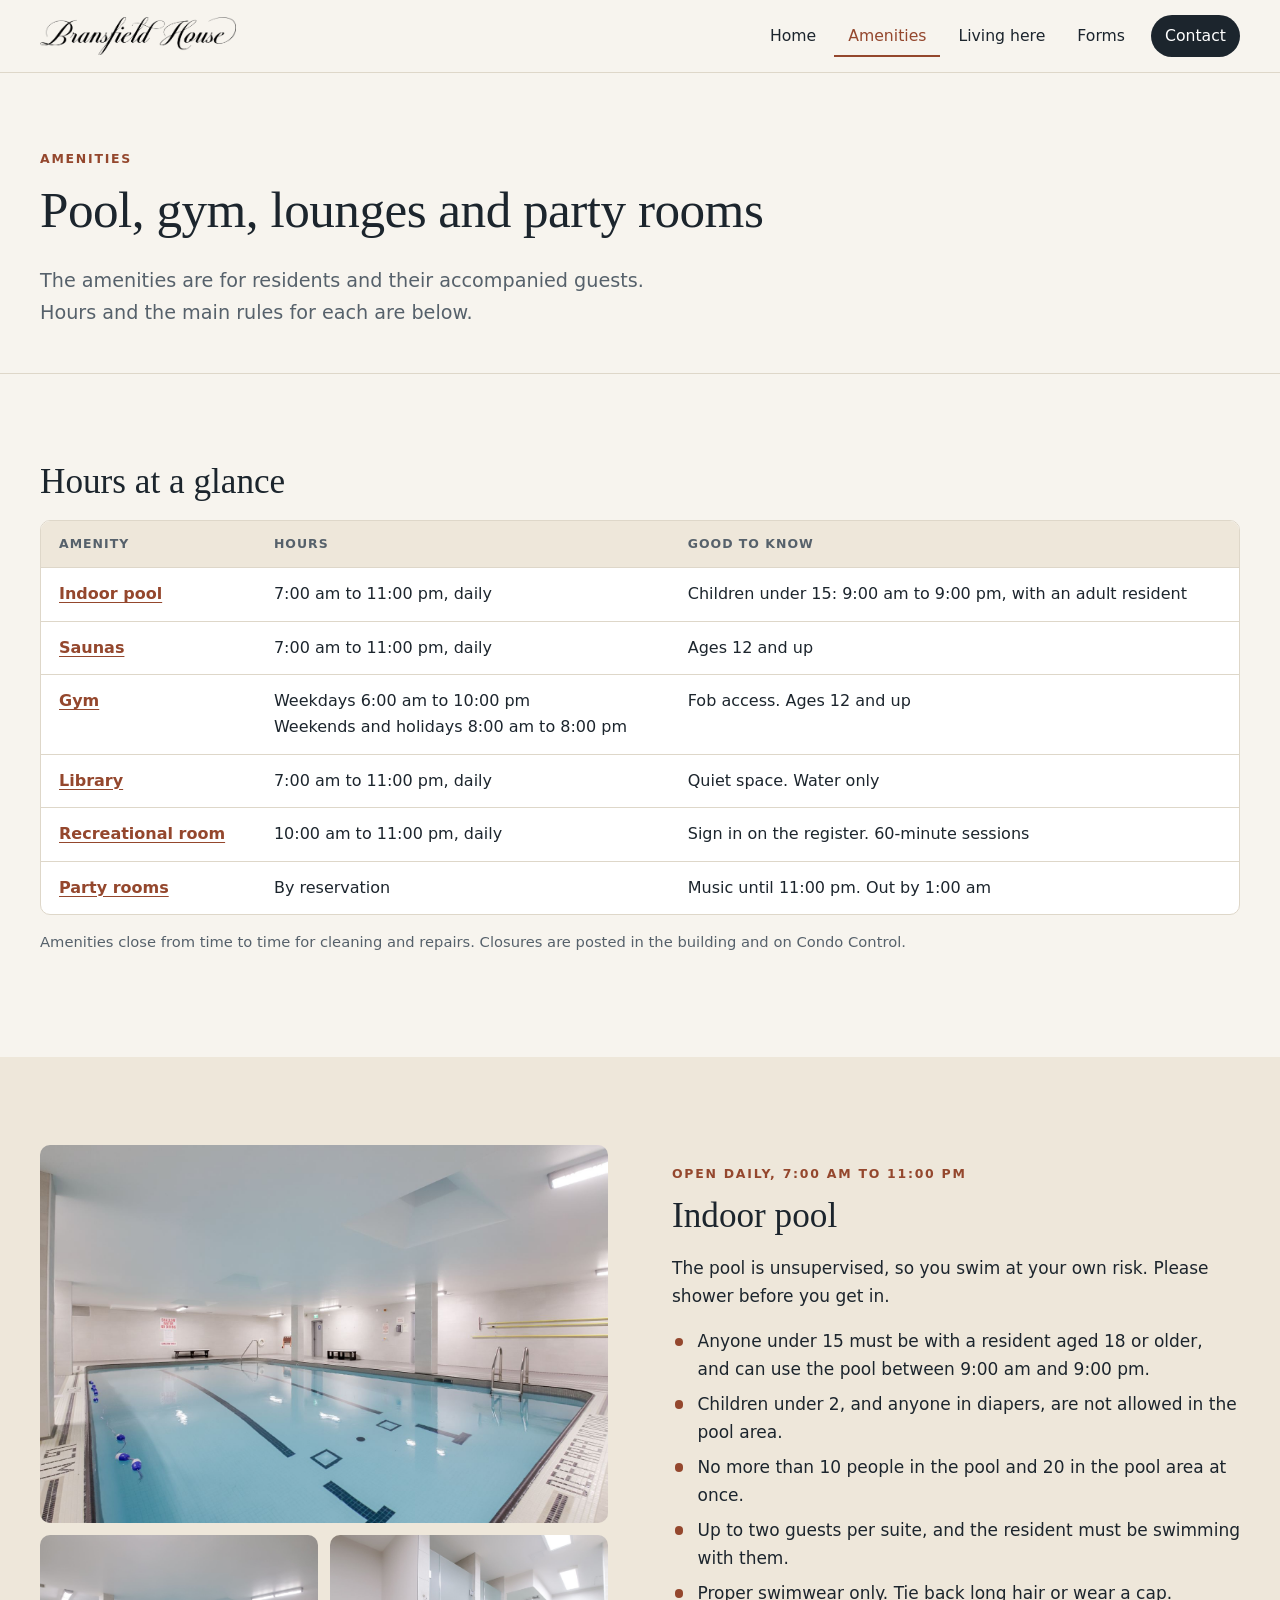
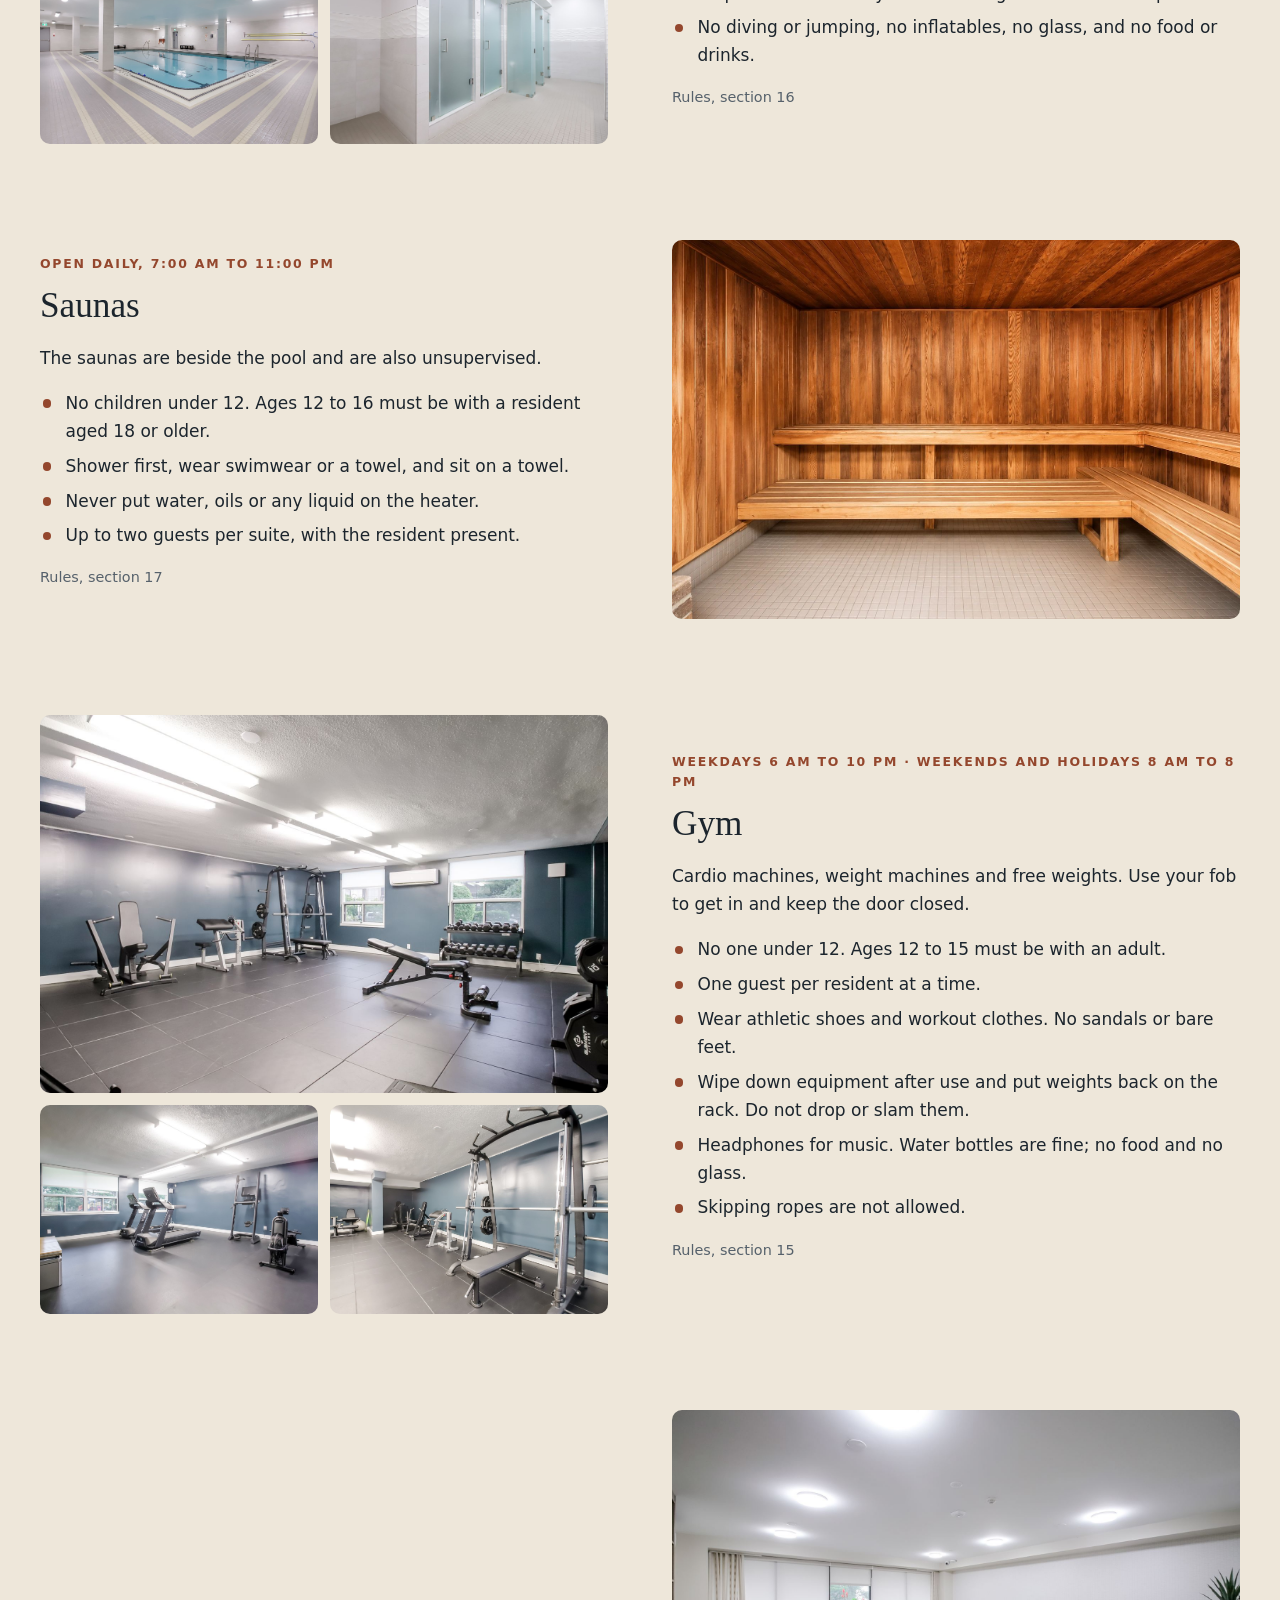
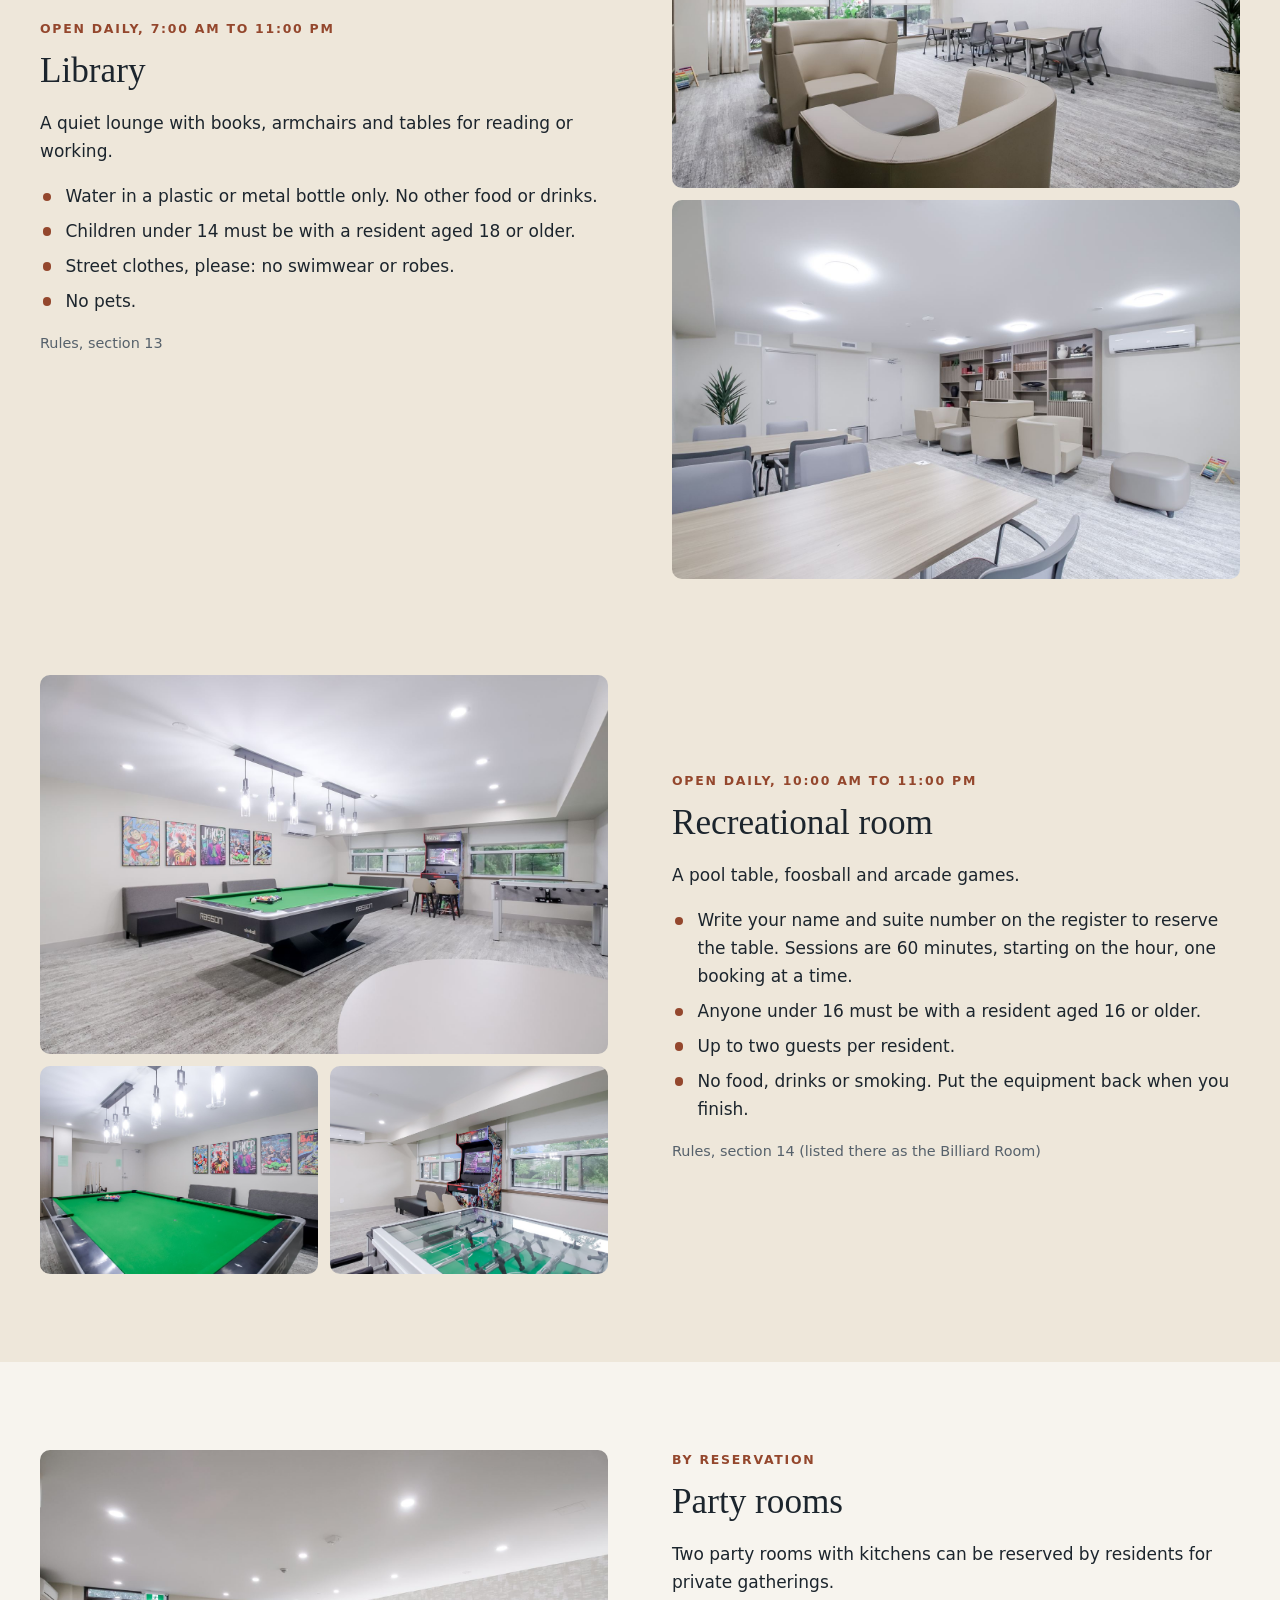
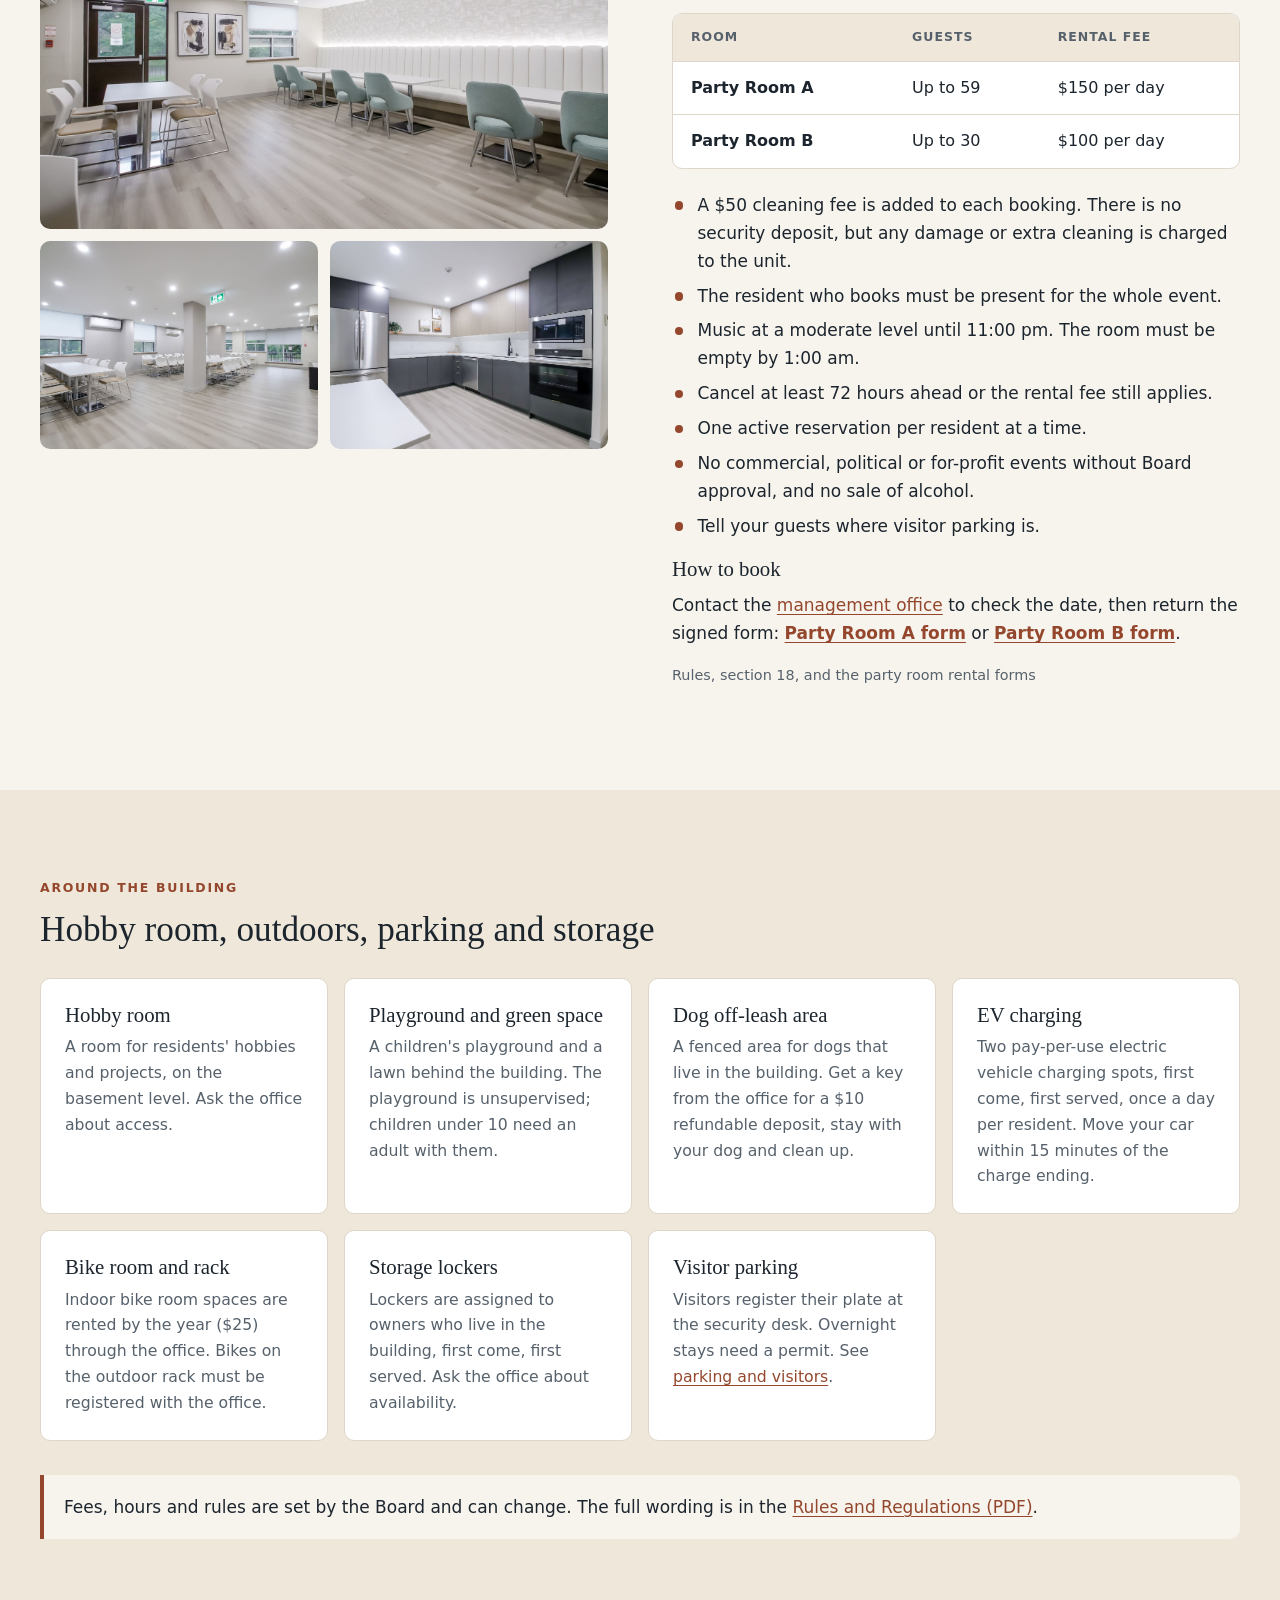
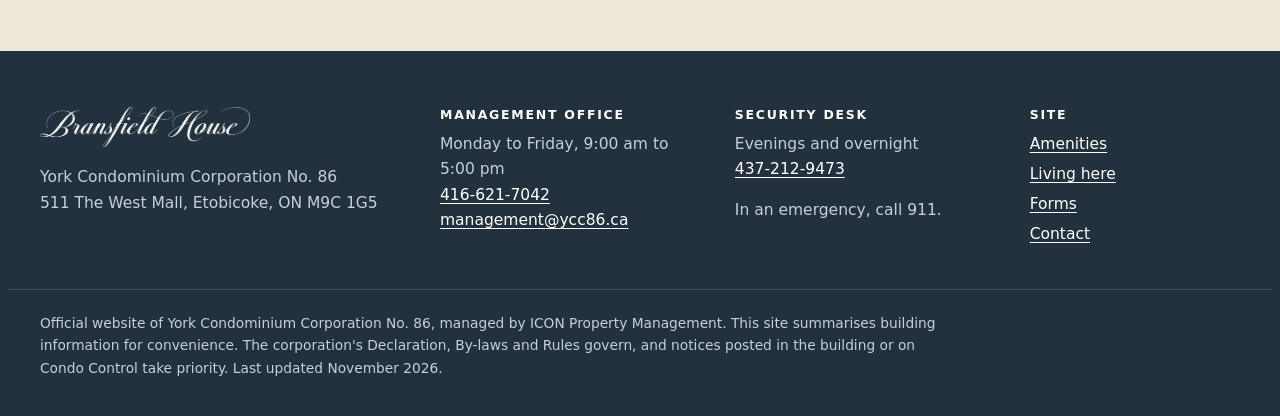
==== commit e91738d8: "Use the new sauna photo Replace the sauna image on the home gallery and amenities page and update it" ====
--- a/amenities.html
+++ b/amenities.html
@@ -85,7 +85,7 @@
 
       <div class="split flip" id="saunas">
         <div class="media">
-          <img src="img/sauna.jpg" alt="Cedar-lined sauna with benches" width="1600" height="1066" loading="lazy">
+          <img src="img/sauna.jpg" alt="Cedar-lined sauna with two tiers of benches" width="1448" height="1086" loading="lazy">
         </div>
         <div>
           <span class="eyebrow">Open daily, 7:00 am to 11:00 pm</span>
--- a/css/site.css
+++ b/css/site.css
@@ -15,7 +15,7 @@
   --serif: "Iowan Old Style", "Palatino Linotype", "Book Antiqua", Palatino, Georgia, serif;
   --sans: system-ui, -apple-system, "Segoe UI", Roboto, "Helvetica Neue", Arial, sans-serif;
 
-  --wrap: 1120px;
+  --wrap: 1200px;
   --gutter: clamp(16px, 4vw, 32px);
   --radius: 10px;
   color-scheme: light;
@@ -105,14 +105,20 @@
 .btn.ghost:hover { background: var(--ink); border-color: var(--ink); color: #fff; }
 .btn-row { display: flex; flex-wrap: wrap; gap: 12px; margin-top: 1.6em; }
 
-/* Home hero */
-.hero { display: grid; grid-template-columns: minmax(0, 5fr) minmax(0, 6fr); align-items: stretch; border-bottom: 1px solid var(--line); }
-.hero-text { display: flex; flex-direction: column; justify-content: center; padding: clamp(40px, 7vw, 96px) var(--gutter); padding-left: max(var(--gutter), calc((100vw - var(--wrap)) / 2)); }
+/* Home hero. The two outer spacer columns keep the text on the same left edge as the rest of the page. */
+.hero { display: grid; grid-template-columns: minmax(var(--gutter), 1fr) minmax(0, calc(var(--wrap) * 0.46)) minmax(0, calc(var(--wrap) * 0.54)) minmax(0, 1fr); align-items: stretch; border-bottom: 1px solid var(--line); }
+.hero-text { grid-column: 2; display: flex; flex-direction: column; justify-content: center; padding: clamp(40px, 6vw, 88px) clamp(24px, 4vw, 56px) clamp(40px, 6vw, 88px) 0; }
+.hero-text h1 { font-size: clamp(2.3rem, 4.3vw, 3.5rem); }
 .hero-text p { font-size: 1.2rem; color: var(--muted); max-width: 30rem; }
-.hero-photo { min-height: 440px; max-height: 660px; }
+.hero-photo { grid-column: 3 / 5; min-height: 440px; max-height: 640px; }
 .hero-photo img { width: 100%; height: 100%; object-fit: cover; object-position: 40% 50%; }
+@media (min-width: 1400px) {
+  /* Wide screens: the photo ends at the page's right edge instead of running to the edge of the window. */
+  .hero-photo { grid-column: 3; min-height: 480px; margin-block: 48px; border-radius: var(--radius); overflow: hidden; }
+}
 @media (max-width: 860px) {
   .hero { grid-template-columns: 1fr; }
+  .hero-text, .hero-photo { grid-column: 1; }
   .hero-photo { order: -1; min-height: 0; height: 56vw; max-height: 380px; }
   .hero-text { padding: 36px var(--gutter) 44px; }
 }
@@ -123,7 +129,7 @@
 .page-head .lede { margin-bottom: 0; }
 
 /* Facts strip */
-.facts { display: grid; grid-template-columns: repeat(4, minmax(0, 1fr)); gap: 0; margin: 0; padding: 0; list-style: none; border-top: 1px solid var(--line); border-bottom: 1px solid var(--line); background: var(--surface); }
+.facts { display: grid; grid-template-columns: repeat(4, minmax(0, 1fr)); gap: 0; margin: 0; padding: 0 max(0px, calc((100% - var(--wrap)) / 2 - var(--gutter))); list-style: none; border-top: 1px solid var(--line); border-bottom: 1px solid var(--line); background: var(--surface); }
 .facts li { margin: 0; padding: 26px var(--gutter); border-left: 1px solid var(--line); }
 .facts li:first-child { border-left: 0; }
 .facts b { display: block; font-family: var(--serif); font-size: clamp(1.7rem, 3vw, 2.3rem); font-weight: 500; line-height: 1.1; font-variant-numeric: lining-nums; }
@@ -202,14 +208,14 @@
 .big-link:hover { text-decoration: underline; }
 
 /* Living here layout */
-.guide { display: grid; grid-template-columns: 220px minmax(0, 1fr); gap: clamp(28px, 5vw, 72px); align-items: start; }
+.guide { display: grid; grid-template-columns: minmax(200px, 1fr) minmax(0, 48rem); gap: clamp(28px, 5vw, 72px); align-items: start; }
 .toc { position: sticky; top: 96px; font-size: 0.97rem; }
 .toc h2 { margin-bottom: 0.9em; color: var(--muted); font: 600 0.78rem var(--sans); letter-spacing: 0.14em; text-transform: uppercase; }
 .toc ol { margin: 0; padding: 0; list-style: none; border-left: 1px solid var(--line); }
 .toc li { margin: 0; }
 .toc a { display: block; margin-left: -1px; padding: 5px 0 5px 14px; border-left: 1px solid transparent; color: var(--muted); text-decoration: none; }
 .toc a:hover { border-left-color: var(--brick); color: var(--brick); }
-.topic { max-width: 44rem; padding-bottom: clamp(36px, 6vw, 56px); margin-bottom: clamp(36px, 6vw, 56px); border-bottom: 1px solid var(--line); }
+.topic { padding-bottom: clamp(36px, 6vw, 56px); margin-bottom: clamp(36px, 6vw, 56px); border-bottom: 1px solid var(--line); }
 .topic:last-child { margin-bottom: 0; padding-bottom: 0; border-bottom: 0; }
 .topic h3 { margin-top: 1.4em; font-size: 1.15rem; font-family: var(--sans); font-weight: 600; }
 .rule-ref { color: var(--muted); font-size: 0.9rem; }
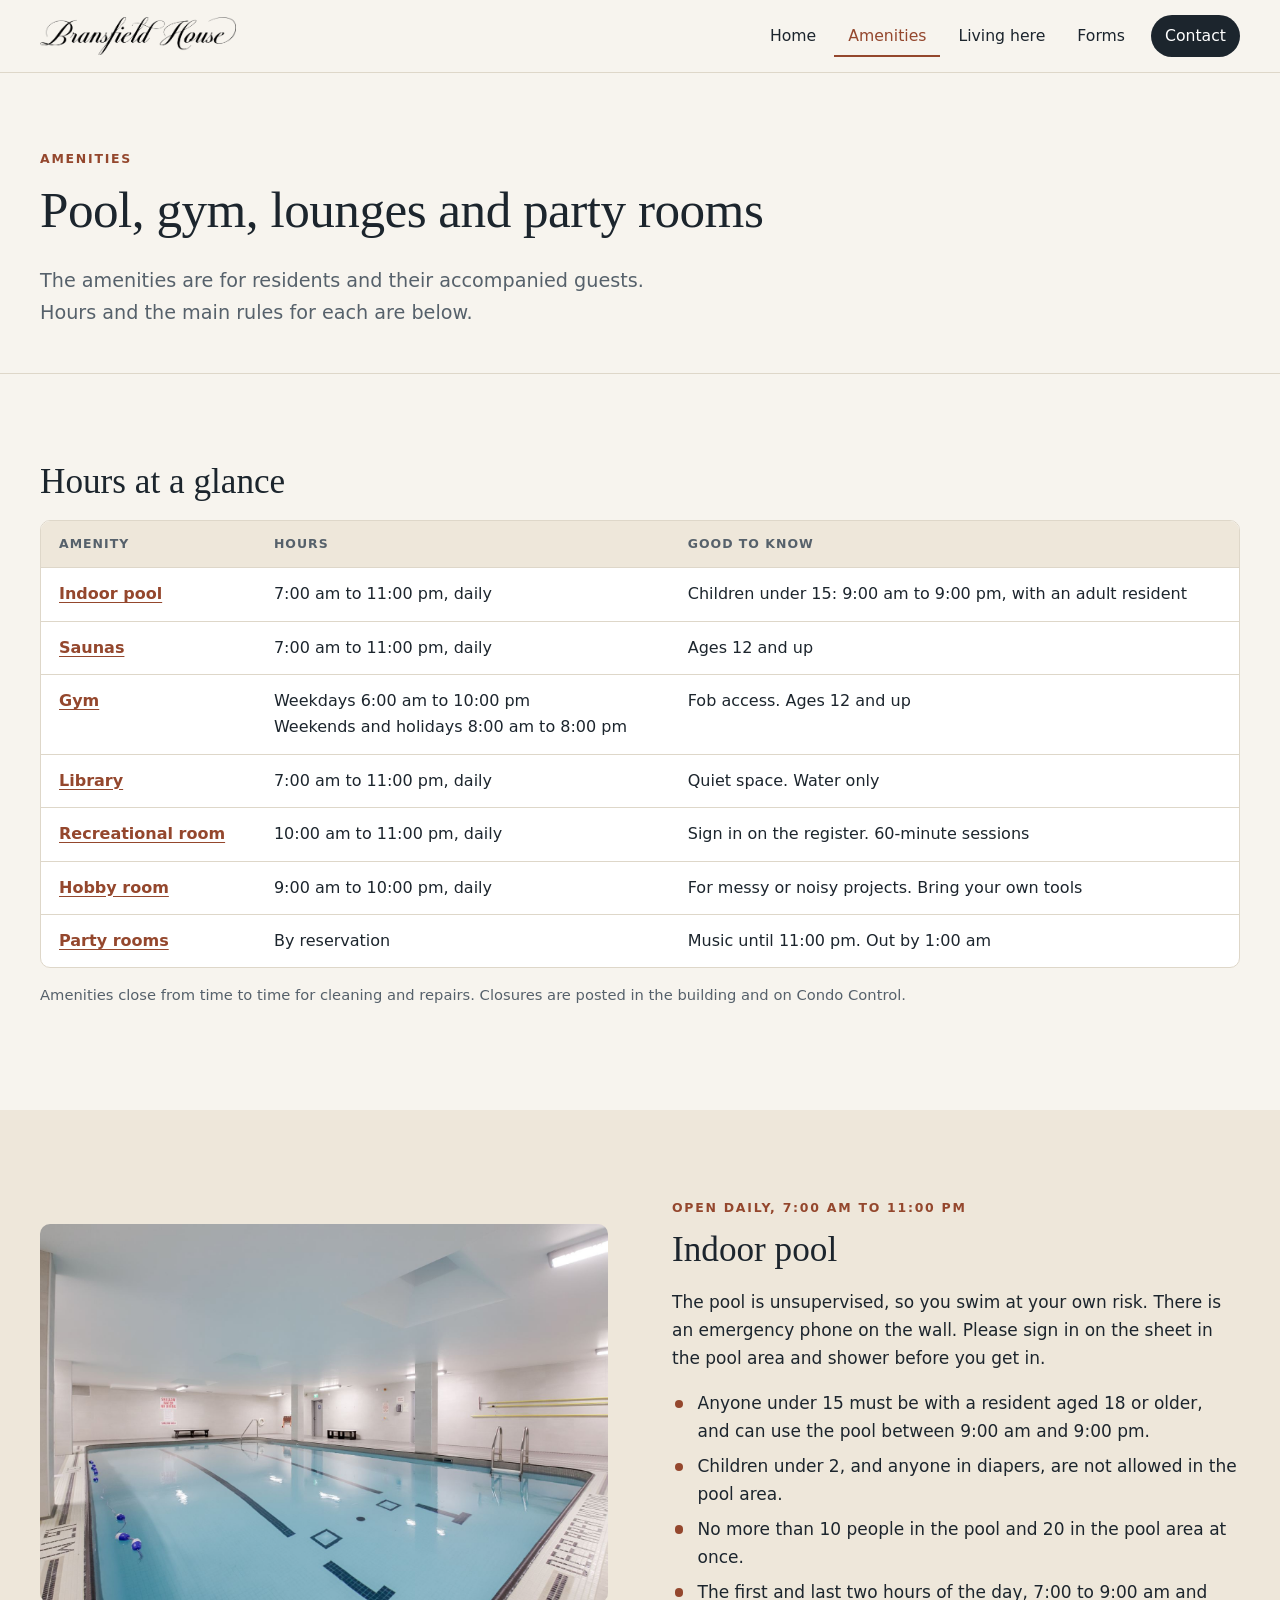
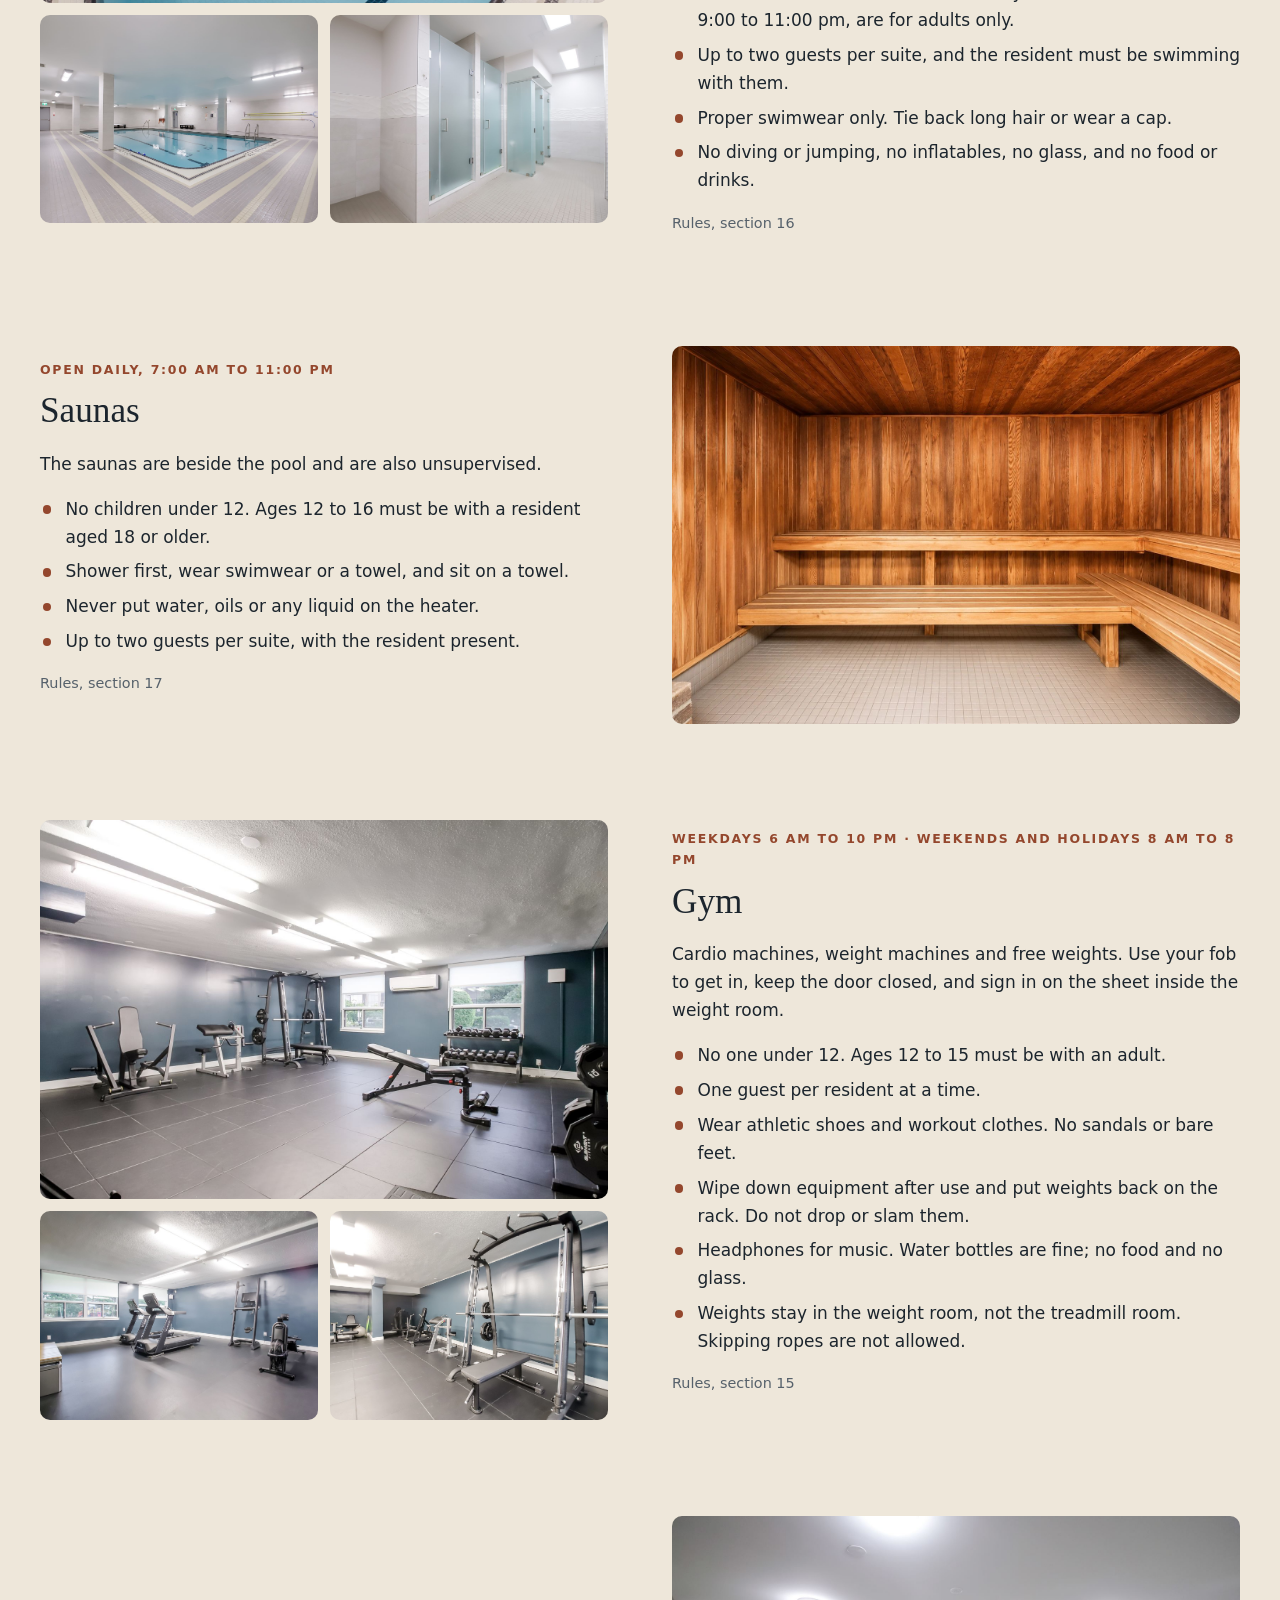
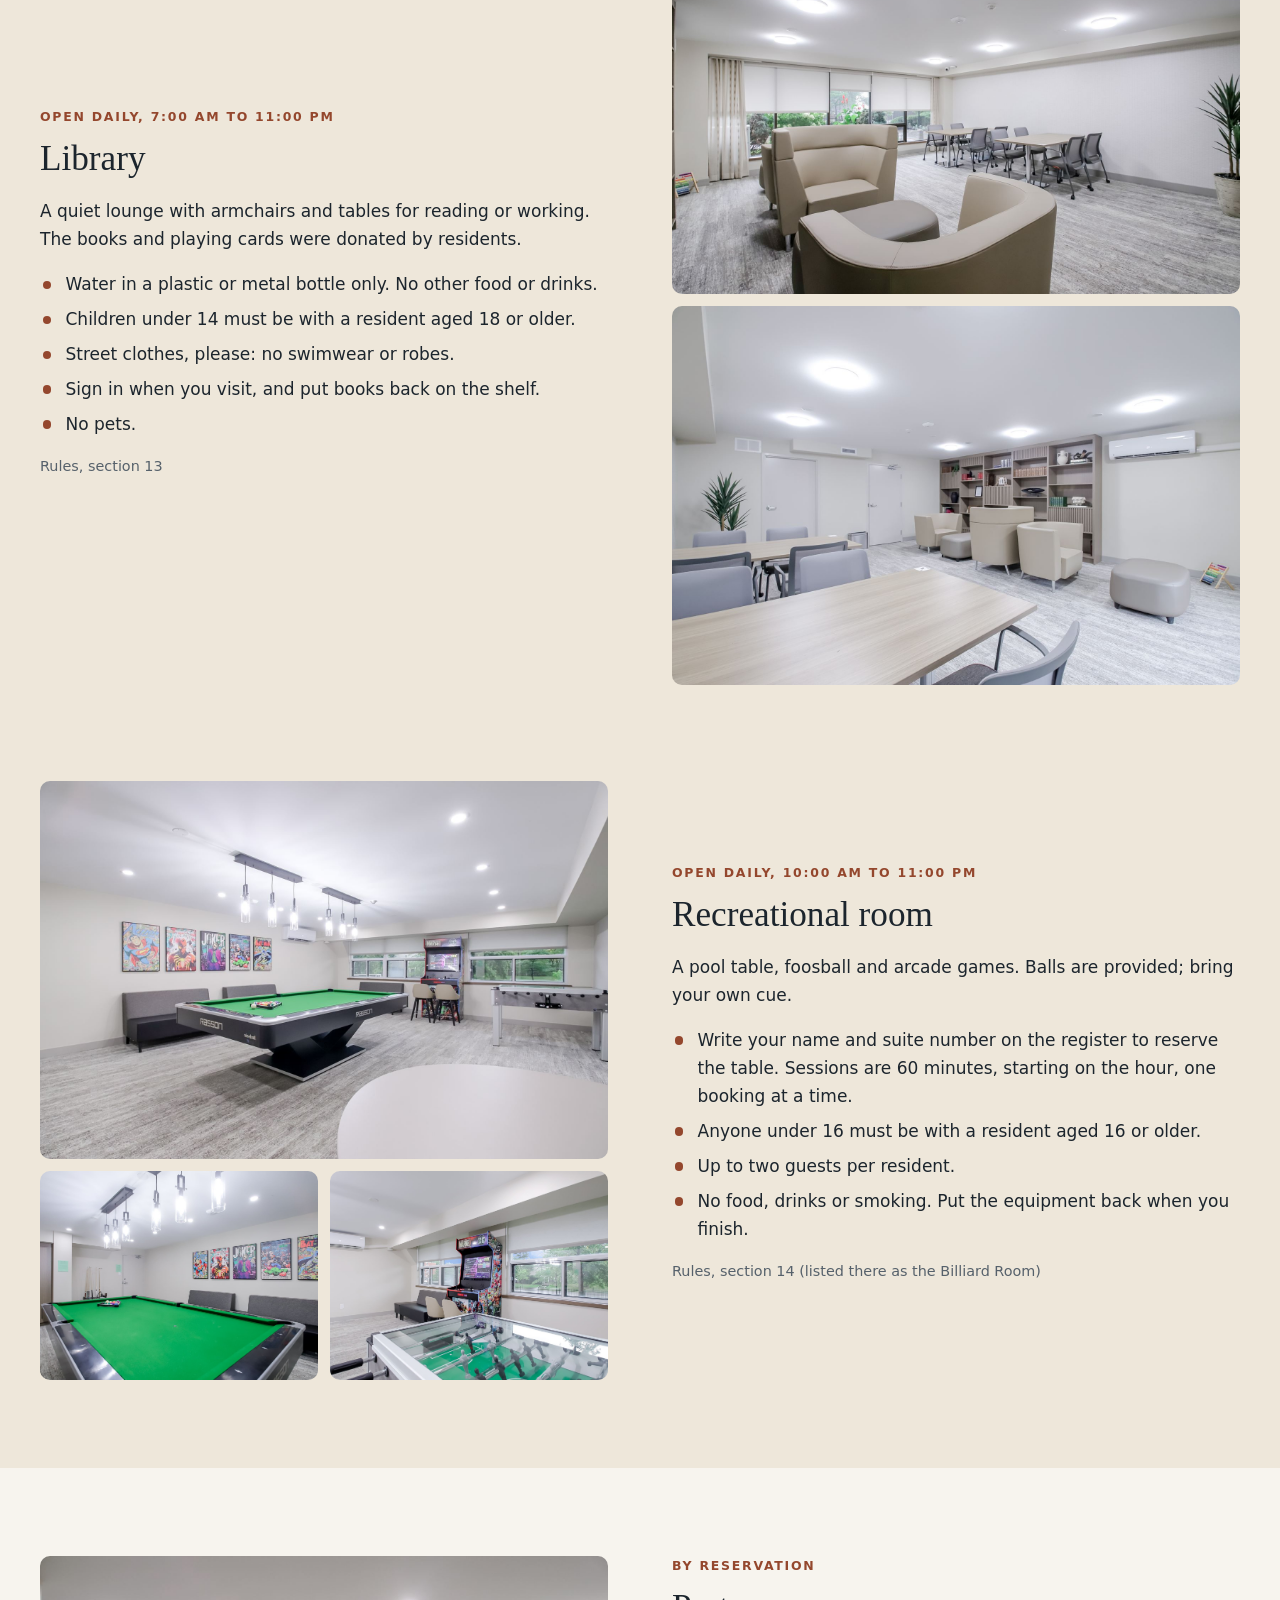
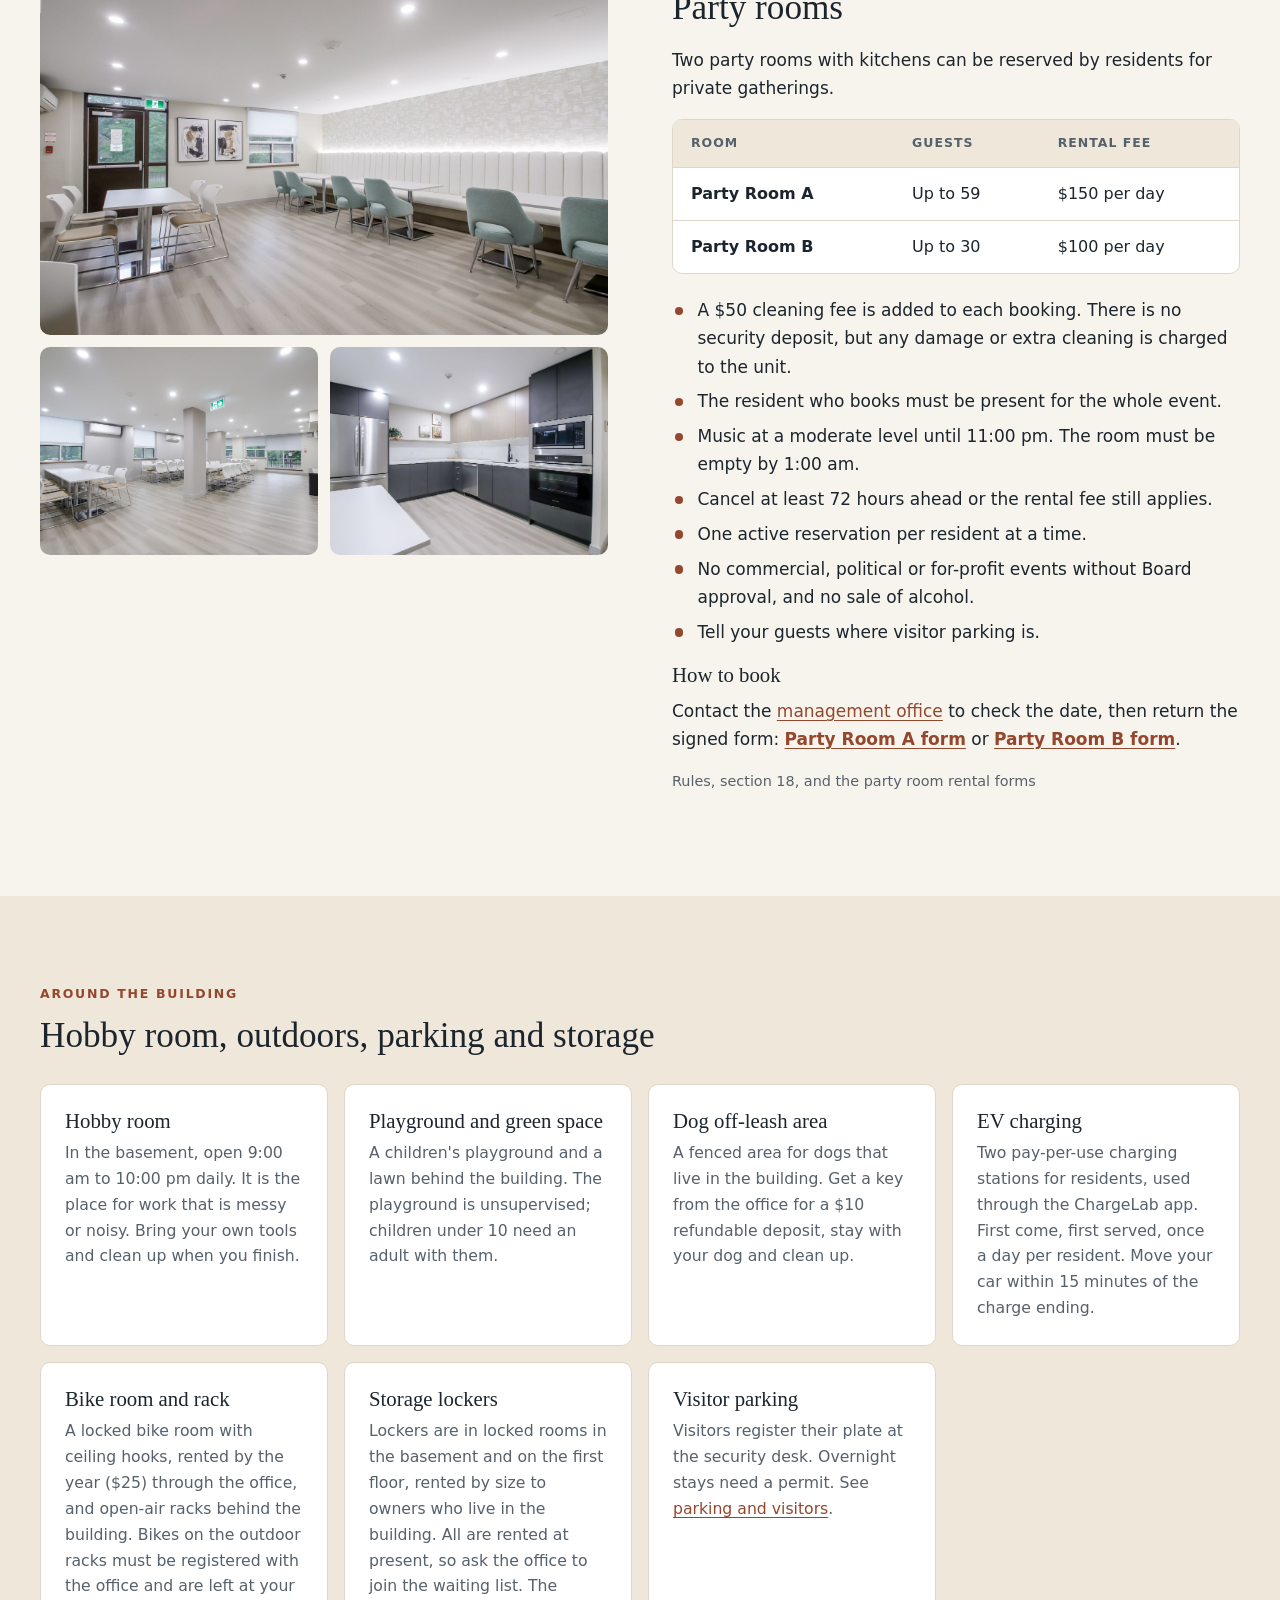
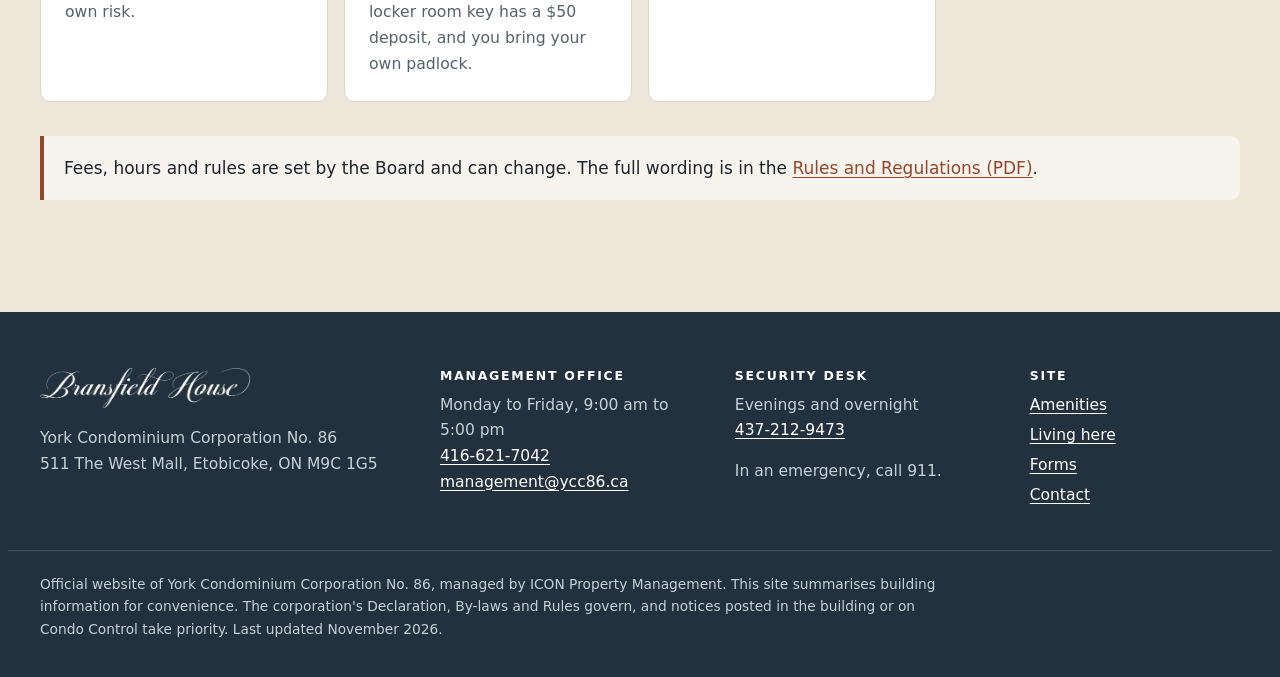
==== commit 2d96d65a: "Add Welcome Package details, police line and Standard Unit By-law Work the property manager's Welcom" ====
--- a/amenities.html
+++ b/amenities.html
@@ -6,7 +6,9 @@
   <meta name="robots" content="noindex, nofollow">
   <title>Amenities | Bransfield House</title>
   <meta name="description" content="Amenities at Bransfield House, 511 The West Mall: indoor pool, saunas, gym, library, recreational room, hobby room and party rooms, with hours, rules and how to book.">
-  <link rel="icon" href="img/favicon.svg" type="image/svg+xml">
+  <link rel="icon" href="img/favicon-32.png" type="image/png" sizes="32x32">
+  <link rel="icon" href="img/favicon.png" type="image/png" sizes="64x64">
+  <link rel="apple-touch-icon" href="img/apple-touch-icon.png">
   <link rel="stylesheet" href="css/site.css">
 </head>
 <body>
@@ -50,6 +52,7 @@
             <tr><th scope="row"><a href="#gym">Gym</a></th><td>Weekdays 6:00 am to 10:00 pm<br>Weekends and holidays 8:00 am to 8:00 pm</td><td>Fob access. Ages 12 and up</td></tr>
             <tr><th scope="row"><a href="#library">Library</a></th><td>7:00 am to 11:00 pm, daily</td><td>Quiet space. Water only</td></tr>
             <tr><th scope="row"><a href="#recreational-room">Recreational room</a></th><td>10:00 am to 11:00 pm, daily</td><td>Sign in on the register. 60-minute sessions</td></tr>
+            <tr><th scope="row"><a href="#hobby-room">Hobby room</a></th><td>9:00 am to 10:00 pm, daily</td><td>For messy or noisy projects. Bring your own tools</td></tr>
             <tr><th scope="row"><a href="#party-rooms">Party rooms</a></th><td>By reservation</td><td>Music until 11:00 pm. Out by 1:00 am</td></tr>
           </tbody>
         </table>
@@ -70,11 +73,12 @@
         <div>
           <span class="eyebrow">Open daily, 7:00 am to 11:00 pm</span>
           <h2>Indoor pool</h2>
-          <p>The pool is unsupervised, so you swim at your own risk. Please shower before you get in.</p>
+          <p>The pool is unsupervised, so you swim at your own risk. There is an emergency phone on the wall. Please sign in on the sheet in the pool area and shower before you get in.</p>
           <ul class="ticks">
             <li>Anyone under 15 must be with a resident aged 18 or older, and can use the pool between 9:00 am and 9:00 pm.</li>
             <li>Children under 2, and anyone in diapers, are not allowed in the pool area.</li>
             <li>No more than 10 people in the pool and 20 in the pool area at once.</li>
+            <li>The first and last two hours of the day, 7:00 to 9:00 am and 9:00 to 11:00 pm, are for adults only.</li>
             <li>Up to two guests per suite, and the resident must be swimming with them.</li>
             <li>Proper swimwear only. Tie back long hair or wear a cap.</li>
             <li>No diving or jumping, no inflatables, no glass, and no food or drinks.</li>
@@ -110,14 +114,14 @@
         <div>
           <span class="eyebrow">Weekdays 6 am to 10 pm · Weekends and holidays 8 am to 8 pm</span>
           <h2>Gym</h2>
-          <p>Cardio machines, weight machines and free weights. Use your fob to get in and keep the door closed.</p>
+          <p>Cardio machines, weight machines and free weights. Use your fob to get in, keep the door closed, and sign in on the sheet inside the weight room.</p>
           <ul class="ticks">
             <li>No one under 12. Ages 12 to 15 must be with an adult.</li>
             <li>One guest per resident at a time.</li>
             <li>Wear athletic shoes and workout clothes. No sandals or bare feet.</li>
             <li>Wipe down equipment after use and put weights back on the rack. Do not drop or slam them.</li>
             <li>Headphones for music. Water bottles are fine; no food and no glass.</li>
-            <li>Skipping ropes are not allowed.</li>
+            <li>Weights stay in the weight room, not the treadmill room. Skipping ropes are not allowed.</li>
           </ul>
           <p class="rule-ref">Rules, section 15</p>
         </div>
@@ -131,11 +135,12 @@
         <div>
           <span class="eyebrow">Open daily, 7:00 am to 11:00 pm</span>
           <h2>Library</h2>
-          <p>A quiet lounge with books, armchairs and tables for reading or working.</p>
+          <p>A quiet lounge with armchairs and tables for reading or working. The books and playing cards were donated by residents.</p>
           <ul class="ticks">
             <li>Water in a plastic or metal bottle only. No other food or drinks.</li>
             <li>Children under 14 must be with a resident aged 18 or older.</li>
             <li>Street clothes, please: no swimwear or robes.</li>
+            <li>Sign in when you visit, and put books back on the shelf.</li>
             <li>No pets.</li>
           </ul>
           <p class="rule-ref">Rules, section 13</p>
@@ -151,7 +156,7 @@
         <div>
           <span class="eyebrow">Open daily, 10:00 am to 11:00 pm</span>
           <h2>Recreational room</h2>
-          <p>A pool table, foosball and arcade games.</p>
+          <p>A pool table, foosball and arcade games. Balls are provided; bring your own cue.</p>
           <ul class="ticks">
             <li>Write your name and suite number on the register to reserve the table. Sessions are 60 minutes, starting on the hour, one booking at a time.</li>
             <li>Anyone under 16 must be with a resident aged 16 or older.</li>
@@ -208,9 +213,9 @@
       <span class="eyebrow">Around the building</span>
       <h2>Hobby room, outdoors, parking and storage</h2>
       <ul class="cards" style="margin-top:1.6em">
-        <li><div class="card">
+        <li id="hobby-room"><div class="card">
           <h3>Hobby room</h3>
-          <p>A room for residents' hobbies and projects, on the basement level. Ask the office about access.</p>
+          <p>In the basement, open 9:00 am to 10:00 pm daily. It is the place for work that is messy or noisy. Bring your own tools and clean up when you finish.</p>
         </div></li>
         <li><div class="card">
           <h3>Playground and green space</h3>
@@ -222,15 +227,15 @@
         </div></li>
         <li><div class="card">
           <h3>EV charging</h3>
-          <p>Two pay-per-use electric vehicle charging spots, first come, first served, once a day per resident. Move your car within 15 minutes of the charge ending.</p>
+          <p>Two pay-per-use charging stations for residents, used through the ChargeLab app. First come, first served, once a day per resident. Move your car within 15 minutes of the charge ending.</p>
         </div></li>
         <li><div class="card">
           <h3>Bike room and rack</h3>
-          <p>Indoor bike room spaces are rented by the year ($25) through the office. Bikes on the outdoor rack must be registered with the office.</p>
+          <p>A locked bike room with ceiling hooks, rented by the year ($25) through the office, and open-air racks behind the building. Bikes on the outdoor racks must be registered with the office and are left at your own risk.</p>
         </div></li>
         <li><div class="card">
           <h3>Storage lockers</h3>
-          <p>Lockers are assigned to owners who live in the building, first come, first served. Ask the office about availability.</p>
+          <p>Lockers are in locked rooms in the basement and on the first floor, rented by size to owners who live in the building. All are rented at present, so ask the office to join the waiting list. The locker room key has a $50 deposit, and you bring your own padlock.</p>
         </div></li>
         <li><div class="card">
           <h3>Visitor parking</h3>
--- a/css/site.css
+++ b/css/site.css
@@ -9,6 +9,8 @@
   --muted: #56616b;
   --brick: #94472d;
   --brick-dark: #763622;
+  --alert: #c62828;
+  --alert-dark: #a31f1f;
   --slate: #22313d;
   --slate-soft: #c7d0d7;
 
@@ -164,6 +166,14 @@
   .split.flip > .media { order: 0; }
 }
 
+/* Neighbourhood cards under the location block (home) */
+.near { margin-top: clamp(40px, 6vw, 72px); }
+.near h3 { margin-bottom: 0.8em; font-size: 1.5rem; }
+.near .card h4 { margin: 0 0 0.4em; font: 600 1.05rem var(--sans); }
+.near .cards { grid-template-columns: repeat(4, minmax(0, 1fr)); }
+@media (max-width: 1100px) { .near .cards { grid-template-columns: repeat(2, minmax(0, 1fr)); } }
+@media (max-width: 560px) { .near .cards { grid-template-columns: 1fr; } }
+
 /* Photo grid (home) */
 .gallery { display: grid; grid-template-columns: repeat(3, minmax(0, 1fr)); gap: 12px; margin: 0; padding: 0; list-style: none; }
 .gallery li { position: relative; margin: 0; }
@@ -197,10 +207,44 @@
 .section.tint .callout { background: var(--paper); }
 
 /* Contact cards */
-.contact-grid { display: grid; grid-template-columns: repeat(auto-fit, minmax(270px, 1fr)); gap: 16px; }
+.contact-grid { display: grid; grid-template-columns: repeat(3, minmax(0, 1fr)); gap: 16px; }
+@media (max-width: 900px) { .contact-grid { grid-template-columns: 1fr; } }
+
+/* Jump link to the emergencies panel (contact page) */
+.emergency-jump { display: inline-flex; align-items: center; gap: 9px; margin-top: 1.5em; padding: 12px 20px; border-radius: 999px; background: var(--alert); color: #fff; font-weight: 700; text-decoration: none; white-space: nowrap; box-shadow: 0 0 0 5px rgba(198, 40, 40, 0.18); }
+.emergency-jump:hover { background: var(--alert-dark); color: #fff; }
+.emergency-jump svg { flex: none; }
+.emergency-jump span { font-size: 1.25em; line-height: 1; }
+
+/* Emergencies panel (contact page) */
+.emergency { margin-top: 16px; padding: clamp(20px, 3vw, 32px); border: 1px solid var(--alert); border-radius: var(--radius); background: var(--surface); box-shadow: 0 0 0 6px rgba(198, 40, 40, 0.14); }
+/* The halo pulses twice when the Emergency button brings you here, then settles. Two names so a repeat click restarts it (see js/site.js). */
+@keyframes arrive { 0% { box-shadow: 0 0 0 0 rgba(198, 40, 40, 0.55); } 60% { box-shadow: 0 0 0 14px rgba(198, 40, 40, 0.2); } 100% { box-shadow: 0 0 0 6px rgba(198, 40, 40, 0.14); } }
+@keyframes arrive-again { 0% { box-shadow: 0 0 0 0 rgba(198, 40, 40, 0.55); } 60% { box-shadow: 0 0 0 14px rgba(198, 40, 40, 0.2); } 100% { box-shadow: 0 0 0 6px rgba(198, 40, 40, 0.14); } }
+.emergency:target { animation: arrive 1.1s ease-out 2; }
+.emergency.arrived { animation: arrive-again 1.1s ease-out 2; }
+@media (prefers-reduced-motion: reduce) { .emergency:target, .emergency.arrived { animation: none; } }
+.emergency-head { display: flex; flex-wrap: wrap; align-items: center; justify-content: space-between; gap: 10px 32px; margin-bottom: 20px; }
+.emergency-head h2 { margin: 0 0 2px; font-size: 1.7rem; }
+.emergency-head p { margin: 0; font-weight: 600; }
+.emergency-head .big-link { font-size: 1.9rem; }
+.emergency-cols { display: grid; grid-template-columns: 1fr 1fr; gap: 16px; }
+.e-col { padding: 20px 22px; border: 1px solid var(--line); border-radius: 8px; background: var(--paper); }
+.e-col.e-911 { border-color: #ecb9b4; background: #fdecea; }
+.e-col h3 { margin: 0 0 2px; font: 600 1.2rem var(--sans); }
+.e-col .when { margin: 0 0 12px; color: var(--muted); font-size: 0.95rem; }
+.e-col ul { margin: 0 0 12px; }
+.e-col .then { margin: 0; font-weight: 600; }
+.e-police { margin: 16px 0 0; padding: 14px 22px; border: 1px solid var(--line); border-radius: 8px; background: var(--paper); }
+.e-fallback { margin: 18px 0 0; color: var(--muted); font-size: 0.95rem; }
+@media (max-width: 700px) { .emergency-cols { grid-template-columns: 1fr; } }
+a[href^="tel:"] { white-space: nowrap; }
 .contact-card { padding: 26px; border: 1px solid var(--line); border-radius: var(--radius); background: var(--surface); }
 .contact-card.alert { border-color: var(--brick); }
-.contact-card h2 { font-size: 1.5rem; }
+.contact-card h2 { font-size: 1.5rem; margin-bottom: 0.25em; }
+.contact-card .who { margin: 0 0 0.6em; font-weight: 600; }
+.contact-card .who span { display: block; color: var(--muted); font-size: 0.92rem; font-weight: 400; }
+.contact-card h2 + .big-link { display: inline-block; margin-top: 0.3em; }
 .contact-card dl { margin: 0; }
 .contact-card dt { margin-top: 14px; color: var(--muted); font-size: 0.78rem; font-weight: 600; letter-spacing: 0.08em; text-transform: uppercase; }
 .contact-card dd { margin: 2px 0 0; }
@@ -249,6 +293,12 @@
 @media (max-width: 820px) { .incl { grid-template-columns: 1fr 1fr; } .incl > div:first-child { grid-column: 1 / -1; } }
 @media (max-width: 480px) { .incl { grid-template-columns: 1fr; } }
 
+/* Expandable photos (see js/site.js) */
+.zoomable { cursor: zoom-in; }
+.gallery span { pointer-events: none; }
+.zoom-backdrop { position: fixed; inset: 0; z-index: 90; background: rgba(24, 32, 40, 0.5); -webkit-backdrop-filter: blur(10px); backdrop-filter: blur(10px); opacity: 0; cursor: zoom-out; }
+.zoom-photo { position: fixed; z-index: 91; margin: 0; max-width: none; object-fit: cover; border-radius: var(--radius); cursor: zoom-out; will-change: left, top, width, height; }
+
 /* Footer */
 .site-footer { background: var(--slate); color: var(--slate-soft); font-size: 0.97rem; }
 .site-footer a { color: #fff; }
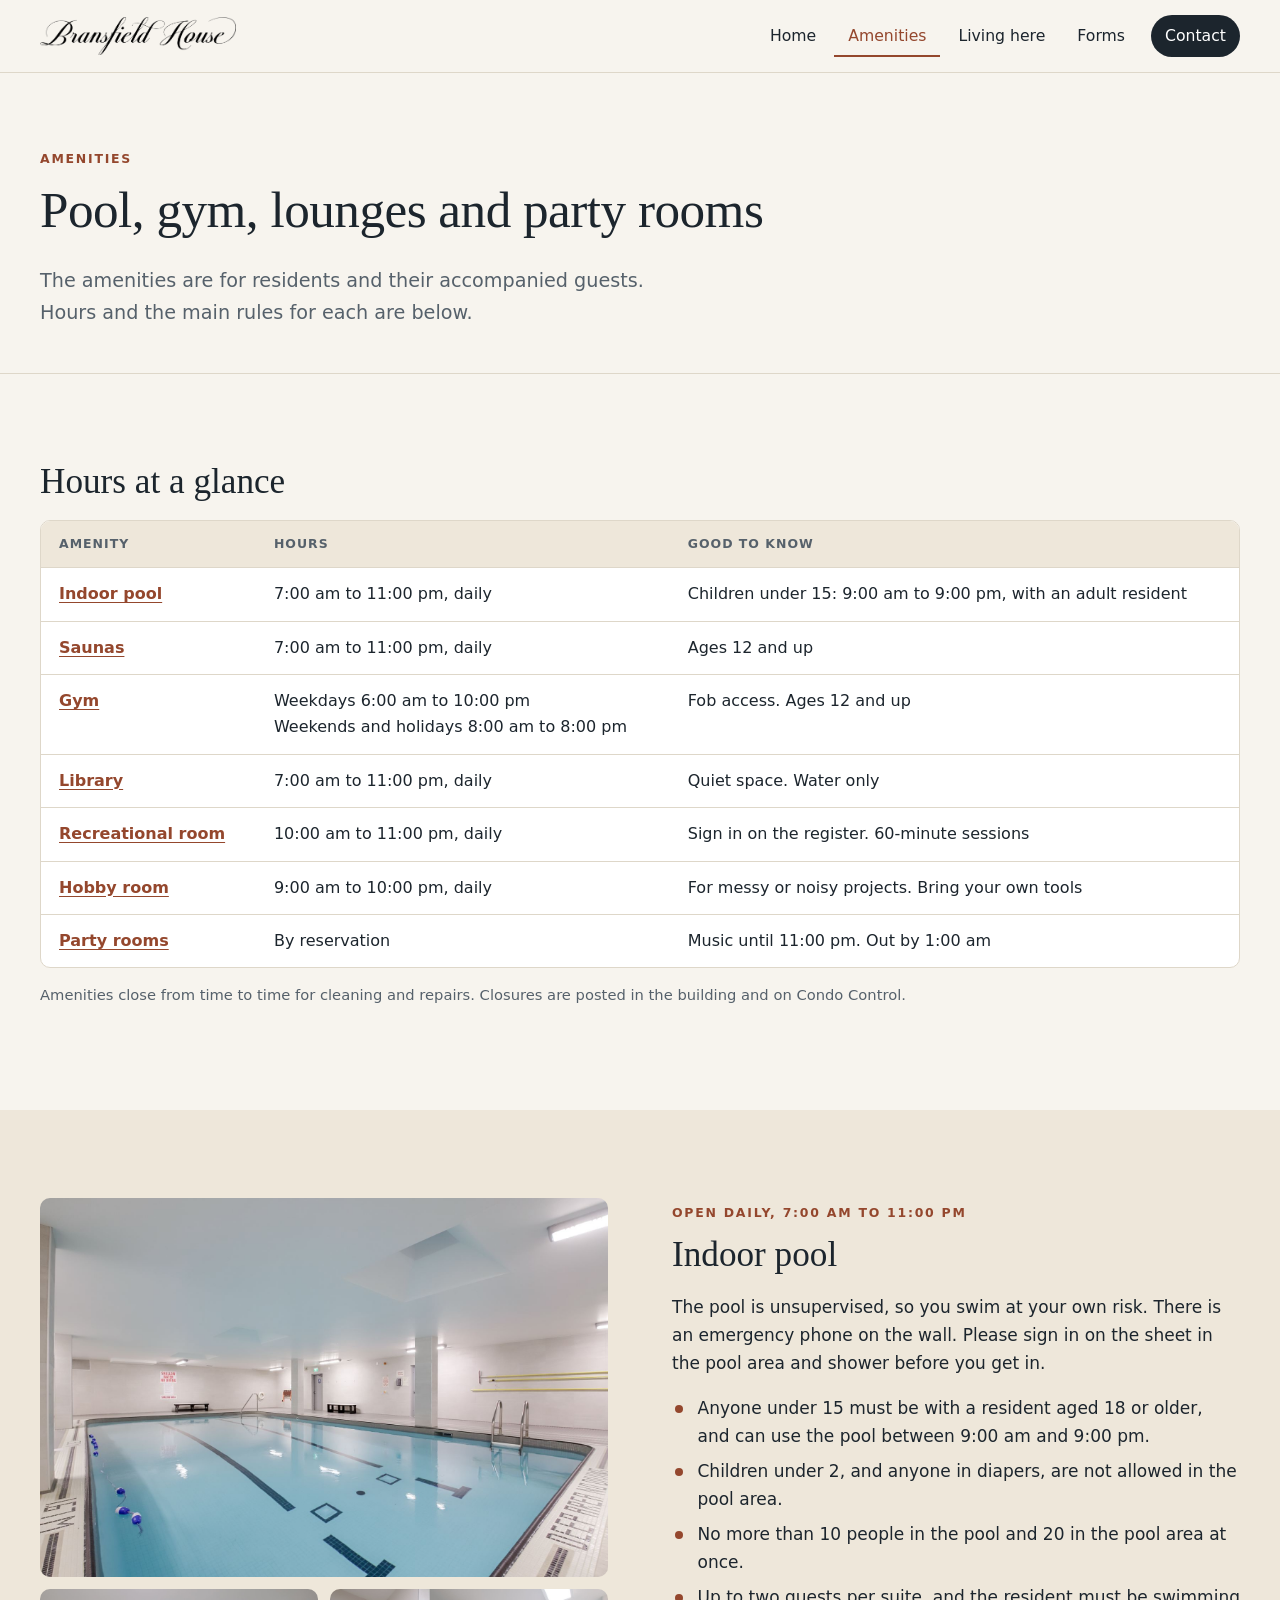
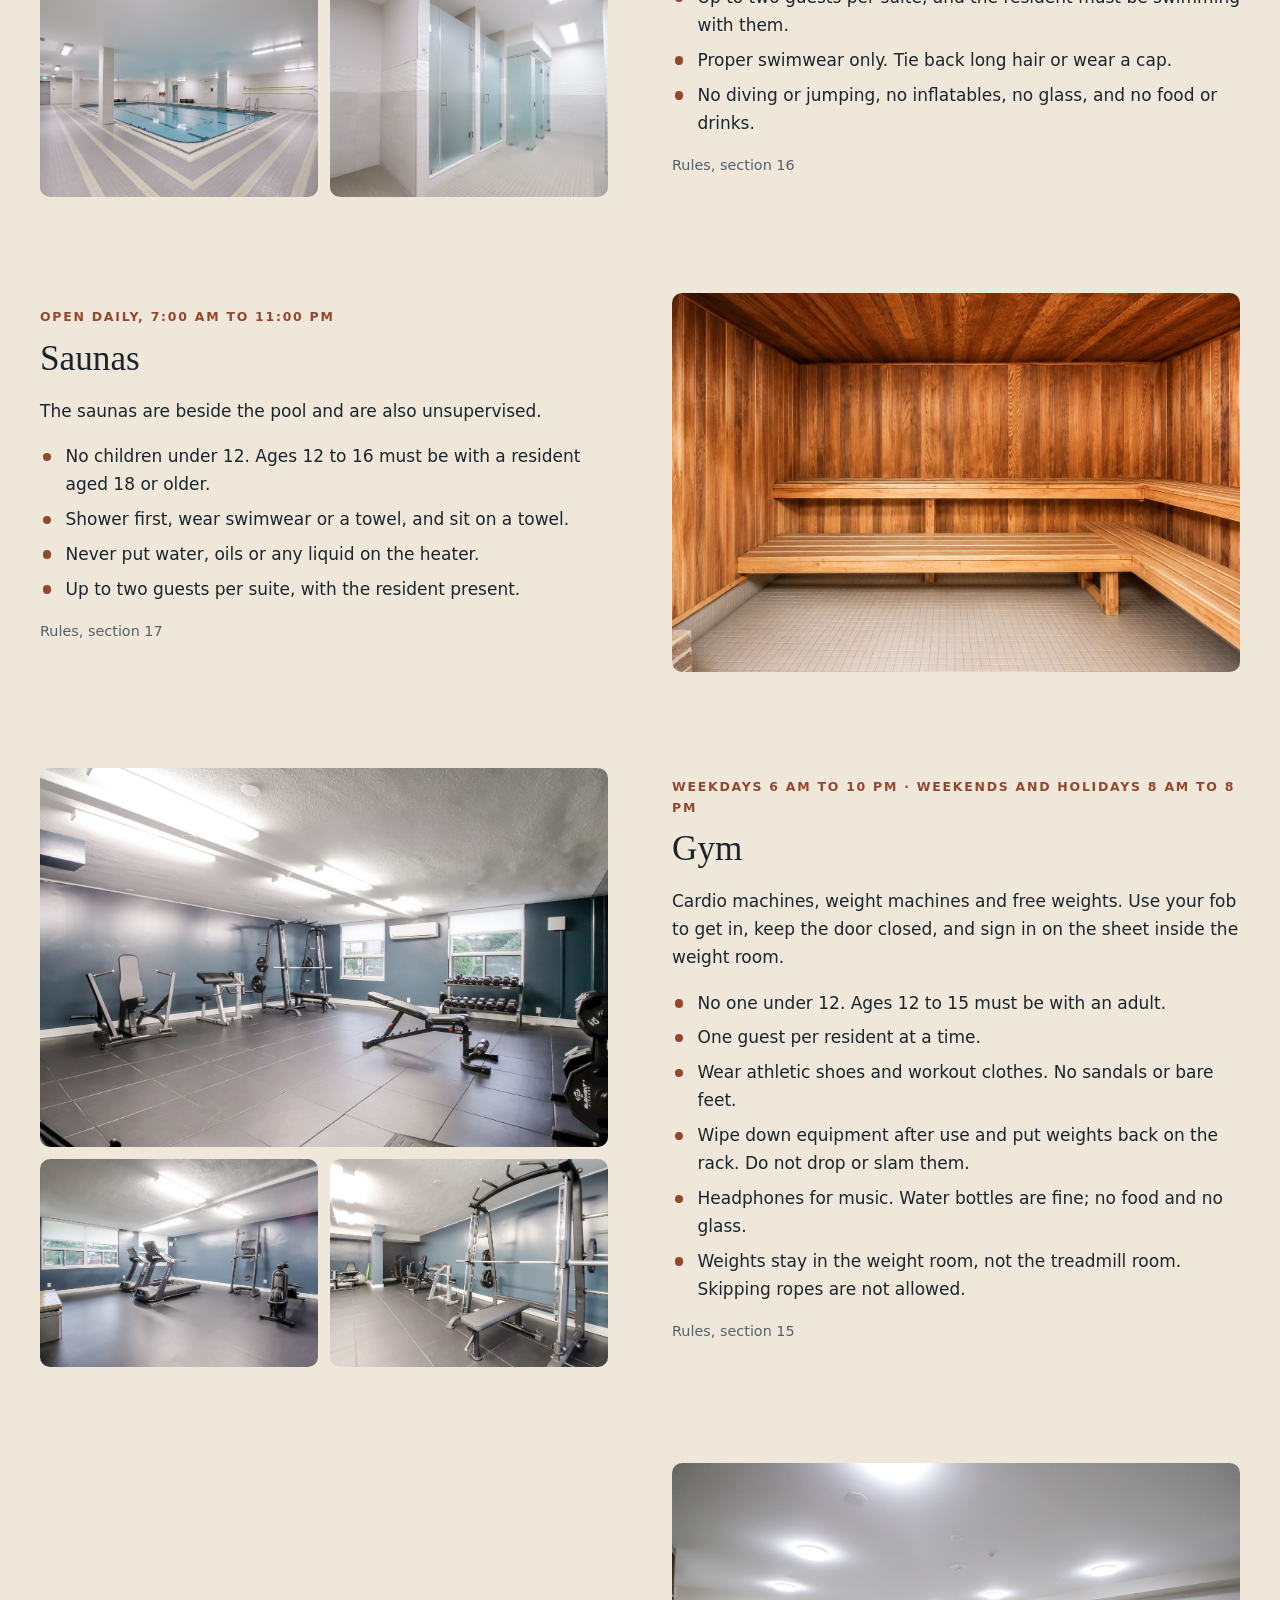
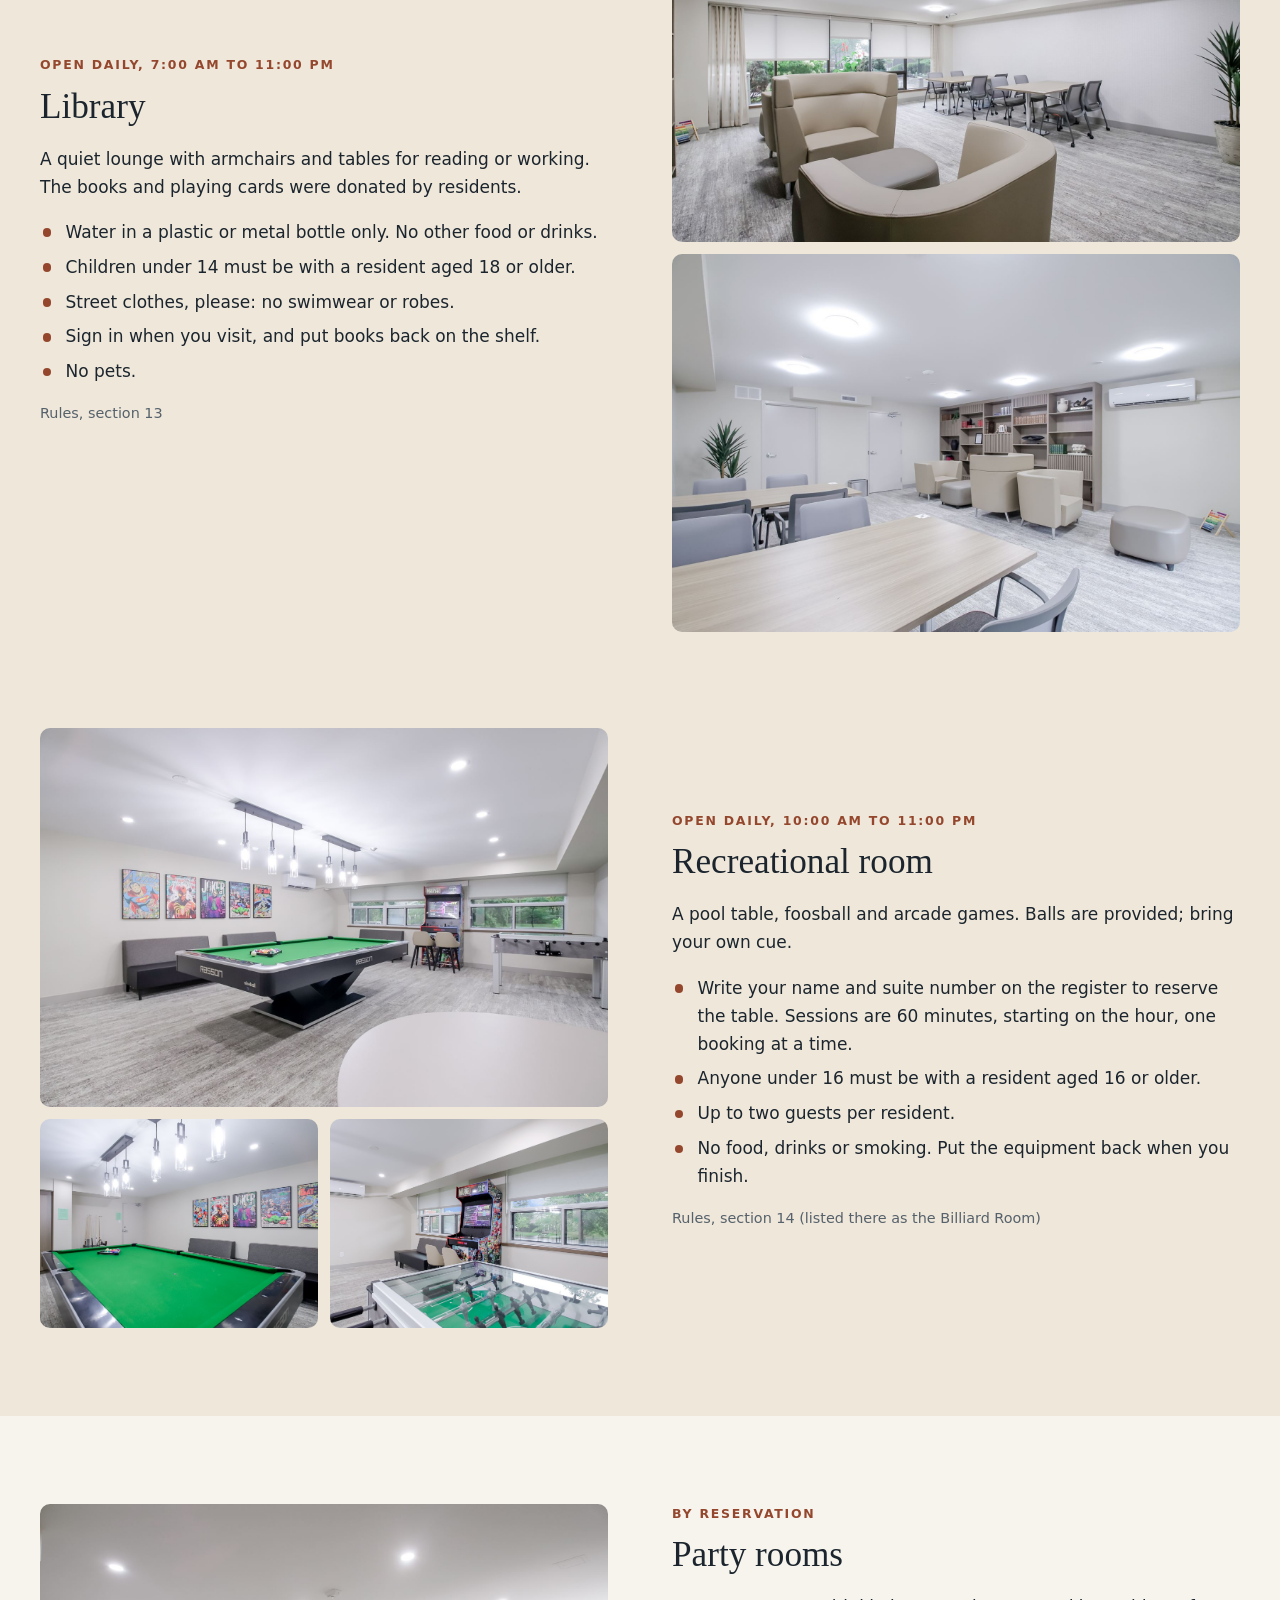
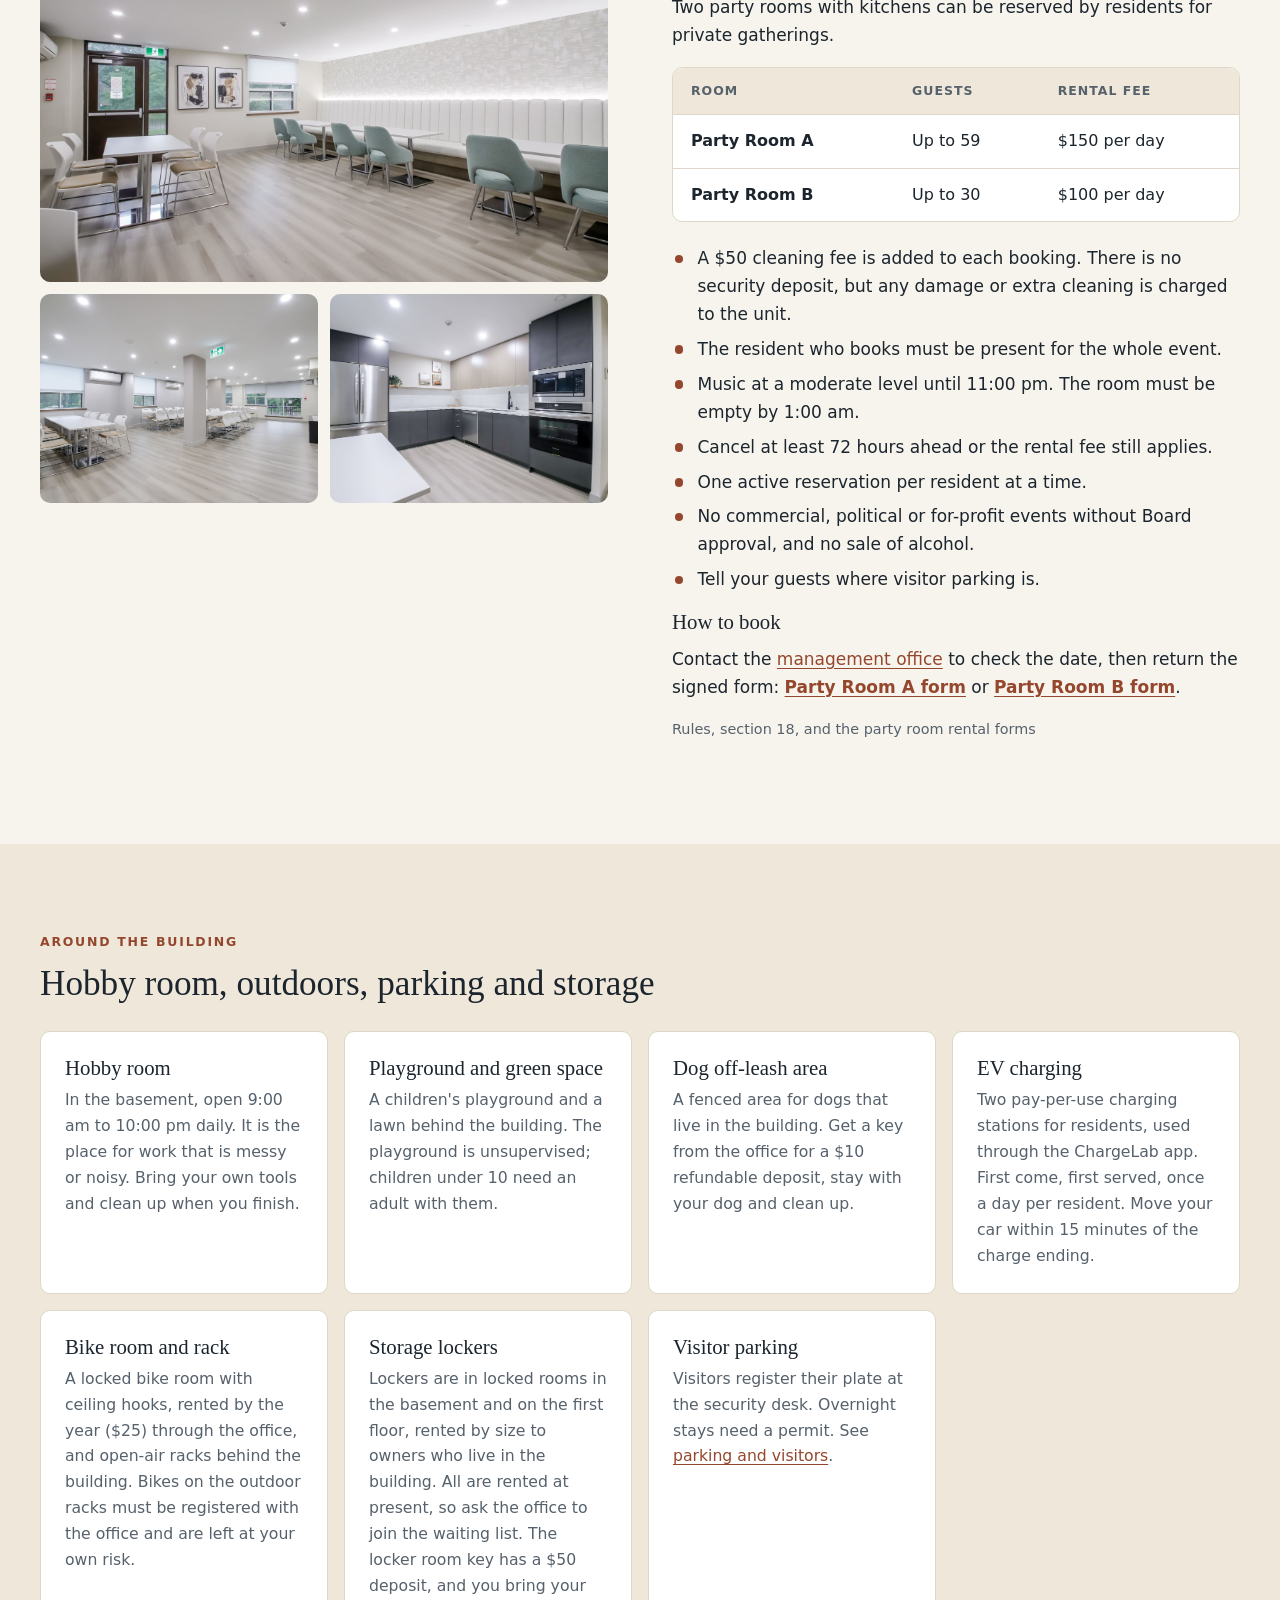
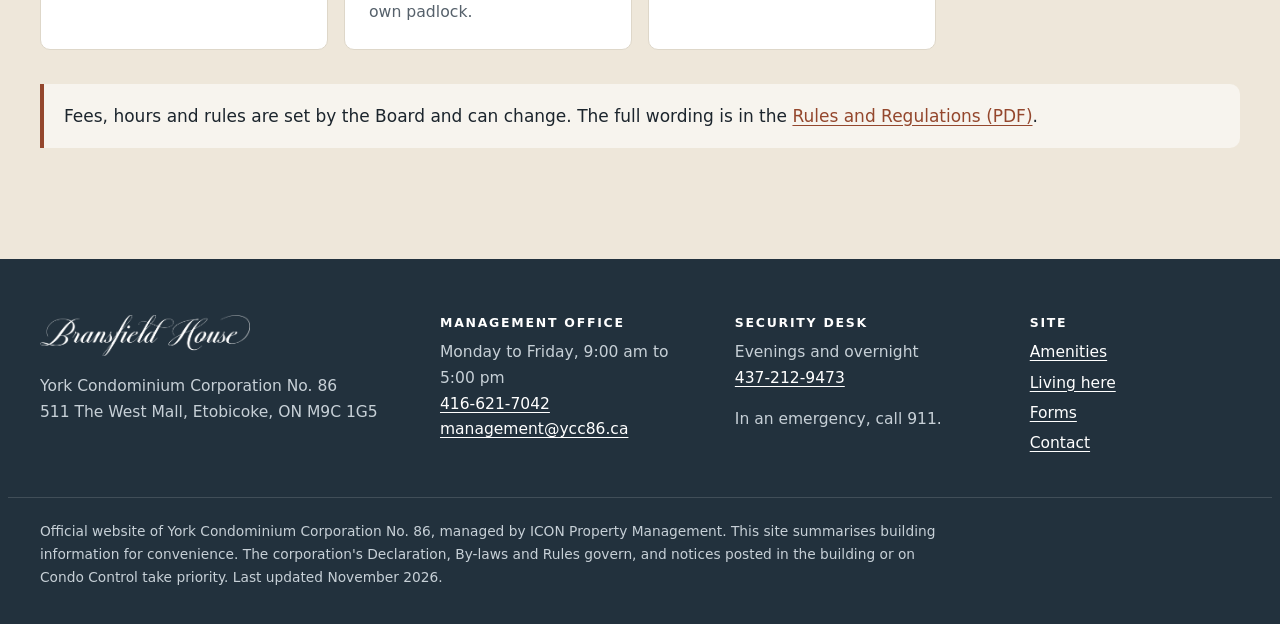
==== commit f66fcf57: "Align the Welcome Package with the Rules Update the Welcome Package PDF so its hours, age limits and" ====
--- a/amenities.html
+++ b/amenities.html
@@ -78,7 +78,6 @@
             <li>Anyone under 15 must be with a resident aged 18 or older, and can use the pool between 9:00 am and 9:00 pm.</li>
             <li>Children under 2, and anyone in diapers, are not allowed in the pool area.</li>
             <li>No more than 10 people in the pool and 20 in the pool area at once.</li>
-            <li>The first and last two hours of the day, 7:00 to 9:00 am and 9:00 to 11:00 pm, are for adults only.</li>
             <li>Up to two guests per suite, and the resident must be swimming with them.</li>
             <li>Proper swimwear only. Tie back long hair or wear a cap.</li>
             <li>No diving or jumping, no inflatables, no glass, and no food or drinks.</li>
